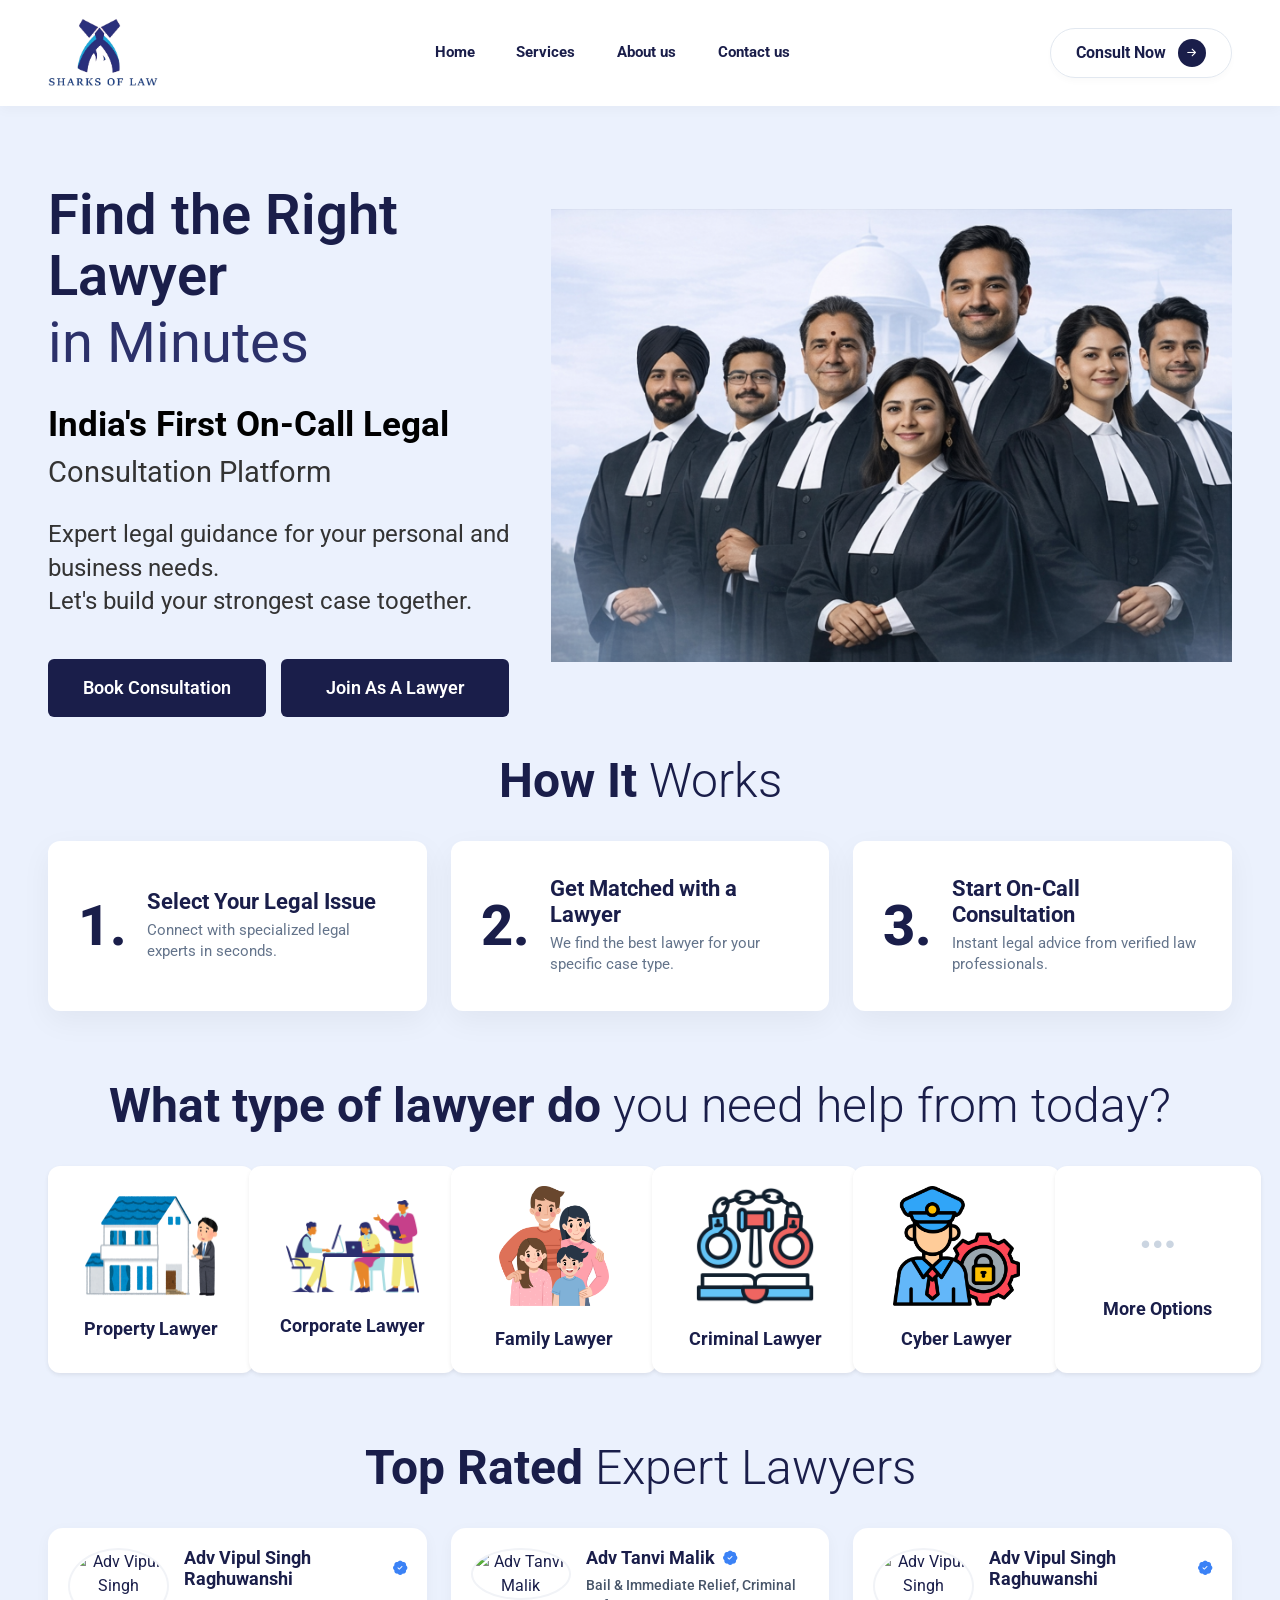
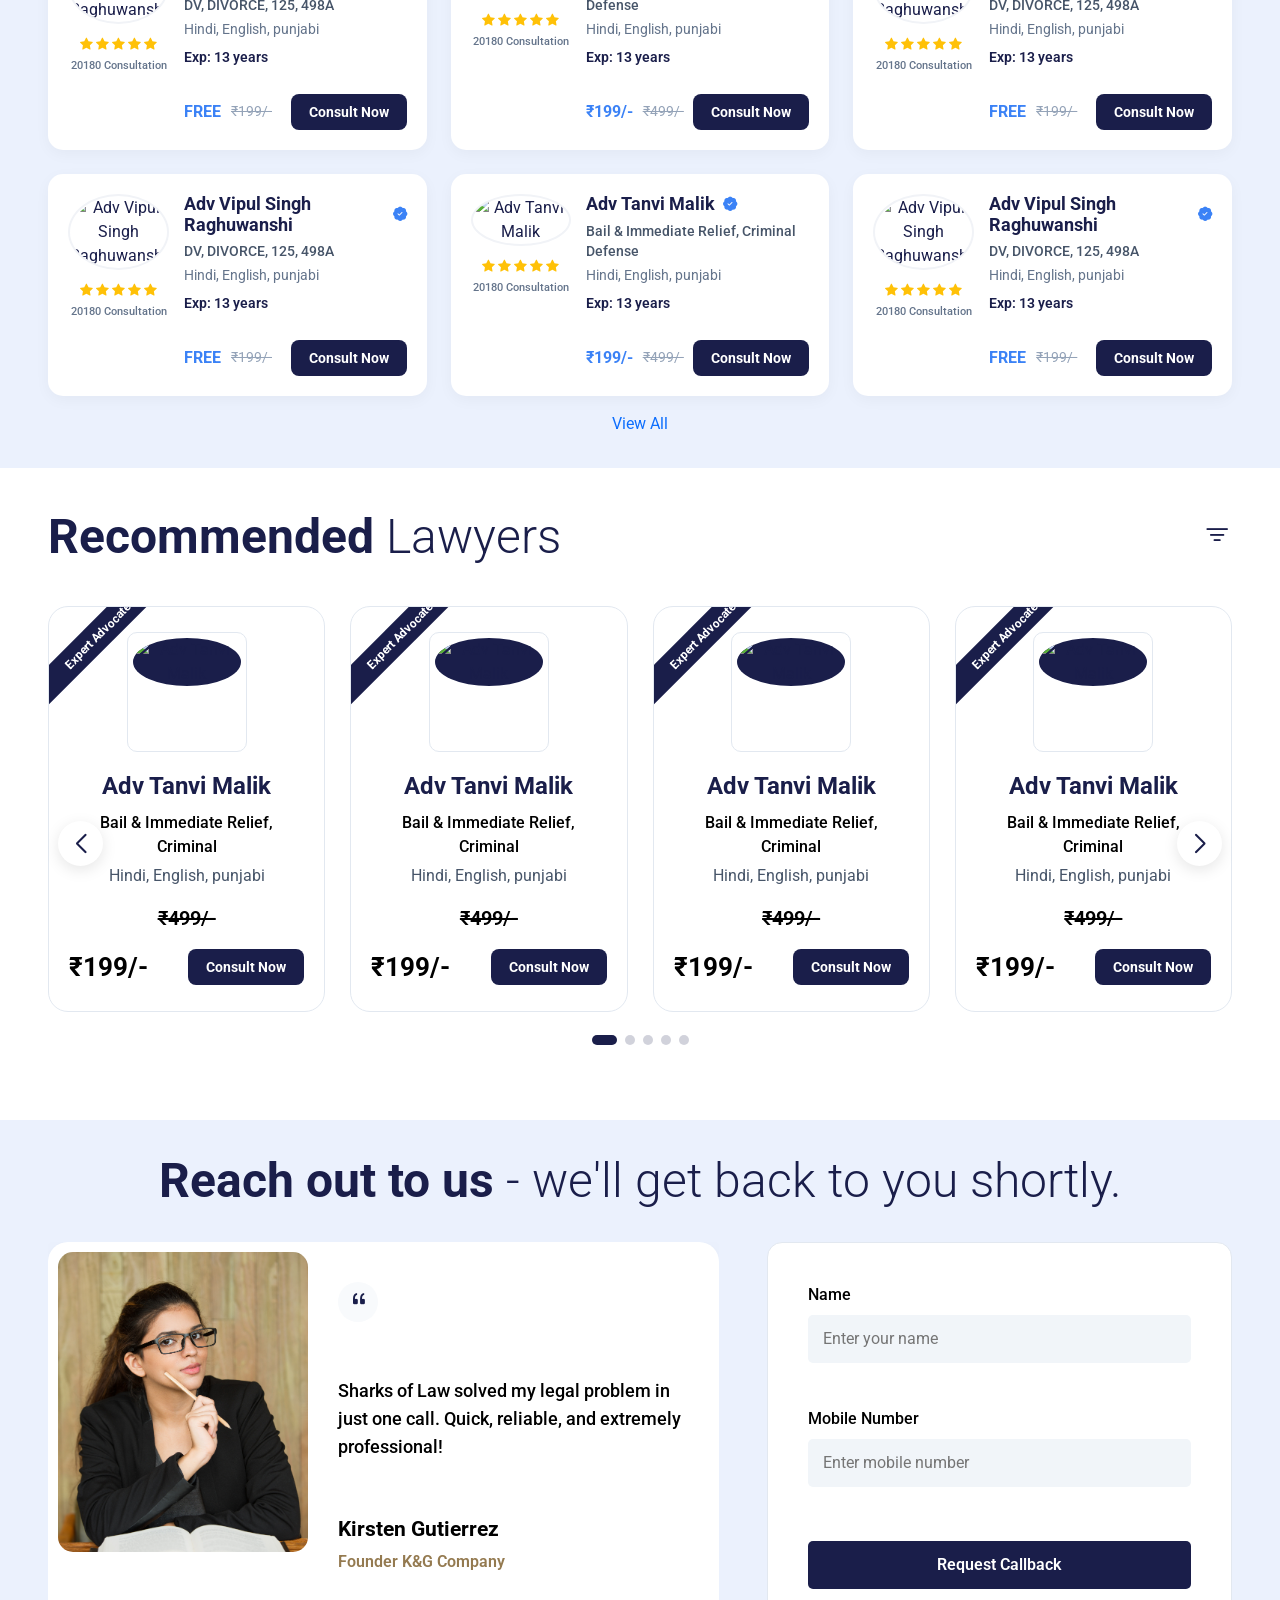
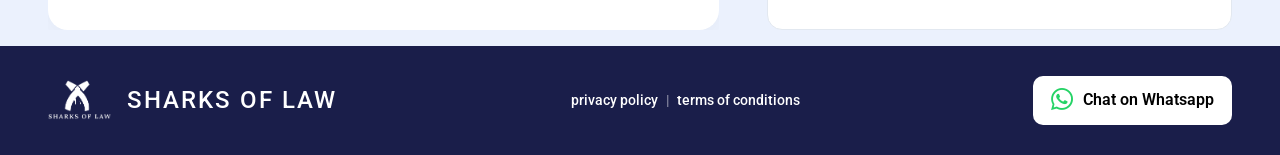
==== home/index.html @ 5d90bb5b "new home page design" ====
<!DOCTYPE html>
<html lang="en">

<head>
    <meta charset="UTF-8">
    <meta name="viewport" content="width=device-width, initial-scale=1.0">
    <title>Sharks of Law - Find the Right Lawyer in Minutes</title>

    <!-- Meta tags for SEO -->
    <meta name="description"
        content="India's First On-Call Legal Consultation Platform. Find the Right Lawyer in Minutes. Expert legal guidance for your personal and business needs.">
    <meta name="keywords" content="lawyer, legal consultation, legal advice, india lawyers, sharks of law">
    <meta name="robots" content="index, follow">

    <!-- Bootstrap 5 -->
    <link href="https://cdn.jsdelivr.net/npm/bootstrap@5.3.3/dist/css/bootstrap.min.css" rel="stylesheet" />
    <!-- Bootstrap Icons -->
    <link rel="stylesheet" href="https://cdn.jsdelivr.net/npm/bootstrap-icons@1.11.3/font/bootstrap-icons.min.css">
    <!-- Google Fonts -->
    <link
        href="https://fonts.googleapis.com/css2?family=DM+Sans:wght@400;500;700&family=Playfair+Display:ital,wght@0,400;0,700;0,800;0,900;1,700&family=Poppins:wght@300;400;500;600;700;800&family=Roboto:wght@300;400;500;700;900&display=swap"
        rel="stylesheet" />

    <!-- Custom CSS -->
    <link rel="stylesheet" href="style.css">

    <!-- Swiper CSS -->
    <link rel="stylesheet" href="https://cdn.jsdelivr.net/npm/swiper@11/swiper-bundle.min.css" />
</head>

<body>

    <!-- Header Section -->
    <header>
        <nav class="navbar navbar-expand-lg sticky-top">
            <div class="container-fluid px-5">
                <!-- Logo -->
                <a class="navbar-brand" href="#">
                    <img src="img/logo.png" alt="Sharks of Law Logo" id="sol-home-main-logo">
                </a>

                <!-- Mobile Toggler -->
                <button class="navbar-toggler border-0 shadow-none" type="button" data-bs-toggle="offcanvas"
                    data-bs-target="#offcanvasNavbar" aria-controls="offcanvasNavbar" aria-label="Toggle navigation">
                    <span class="navbar-toggler-icon"></span>
                </button>

                <!-- Desktop Menu -->
                <div class="collapse navbar-collapse justify-content-center" id="sol-navbarNav">
                    <ul class="navbar-nav mb-2 mb-lg-0">
                        <li class="nav-item">
                            <a class="nav-link active" aria-current="page" href="#">Home</a>
                        </li>
                        <li class="nav-item">
                            <a class="nav-link" href="#">Services</a>
                        </li>
                        <li class="nav-item">
                            <a class="nav-link" href="#">About us</a>
                        </li>
                        <li class="nav-item">
                            <a class="nav-link" href="#">Contact us</a>
                        </li>
                    </ul>
                </div>

                <!-- Right Action Button -->
                <div class="d-none d-lg-block">
                    <button class="btn sol-home-consult-btn" id="sol-home-header-cta">
                        Consult Now <i class="bi bi-arrow-right-short"></i>
                    </button>
                </div>
            </div>
        </nav>

        <!-- Offcanvas for Mobile Menus -->
        <div class="offcanvas offcanvas-start" tabindex="-1" id="offcanvasNavbar"
            aria-labelledby="offcanvasNavbarLabel">
            <div class="offcanvas-header">
                <h5 class="offcanvas-title" id="offcanvasNavbarLabel">
                    <img src="img/logo.png" alt="Logo" style="height: 40px; filter: brightness(0) invert(1);">
                </h5>
                <button type="button" class="btn-close" data-bs-dismiss="offcanvas" aria-label="Close"></button>
            </div>
            <div class="offcanvas-body">
                <ul class="navbar-nav justify-content-end flex-grow-1 pe-3">
                    <li class="nav-item">
                        <a class="nav-link active" aria-current="page" href="#">Home</a>
                    </li>
                    <li class="nav-item">
                        <a class="nav-link" href="#">Services</a>
                    </li>
                    <li class="nav-item">
                        <a class="nav-link" href="#">About us</a>
                    </li>
                    <li class="nav-item">
                        <a class="nav-link" href="#">Contact us</a>
                    </li>
                    <li class="nav-item mt-4 pe-2">
                        <button class="btn btn-outline-light w-100 rounded-pill">
                            Consult Now
                        </button>
                    </li>
                </ul>
            </div>
        </div>
    </header>

    <!-- Hero Section -->
    <main>
        <section class="sol-home-hero-section">
            <div class="container-fluid px-5">
                <div class="row align-items-center">
                    <!-- Hero Content -->
                    <div class="col-lg-5 col-md-6 col-sm-6 order-2 order-lg-1 sol-home-hero-content">
                        <h1 class="sol-home-hero-title">
                            Find the Right Lawyer <br>
                            <span>in Minutes</span>
                        </h1>
                        <div class="sol-home-hero-highlight">
                            India's First On-Call Legal
                        </div>
                        <div class="sol-home-platform-text">Consultation Platform</div>

                        <p class="sol-home-hero-subtitle">
                            Expert legal guidance for your personal and business needs. <br class="d-none d-lg-block">
                            Let's build your strongest case together.
                        </p>

                        <div class="sol-home-hero-buttons">
                            <button class="btn sol-home-btn-primary" id="sol-home-book-consult-btn">
                                Book Consultation
                            </button>
                            <button class="btn sol-home-btn-outline" id="sol-home-join-lawyer-btn">
                                Join As A Lawyer
                            </button>
                        </div>
                    </div>

                    <!-- Hero Image -->
                    <div class="col-lg-7 col-md-6 col-sm-6 order-1 order-lg-2 mb-4 mb-lg-0">
                        <div class="sol-home-hero-image-wrapper">
                            <img src="img/lawyers.png" alt="Expert Lawyers" class="sol-home-hero-image"
                                id="sol-home-hero-img">
                        </div>
                    </div>
                </div>
            </div>
        </section>

        <!-- How It Works Section -->
        <section class="sol-home-how-it-works-section">
            <div class="container-fluid px-5 py-3">
                <h2 class="sol-home-section-title text-center"><span class="sol-home-text-bold">How It</span> Works</h2>

                <div class="row g-4 justify-content-center">
                    <!-- Step 1 -->
                    <div class="col-lg-4 col-md-6">
                        <div class="sol-home-work-card">
                            <div class="sol-home-work-card-number">1.</div>
                            <div class="sol-home-work-card-content">
                                <h3 class="sol-home-work-card-title">Select Your Legal Issue</h3>
                                <p class="sol-home-work-card-text">Connect with specialized legal experts in seconds.
                                </p>
                            </div>
                        </div>
                    </div>

                    <!-- Step 2 -->
                    <div class="col-lg-4 col-md-6">
                        <div class="sol-home-work-card">
                            <div class="sol-home-work-card-number">2.</div>
                            <div class="sol-home-work-card-content">
                                <h3 class="sol-home-work-card-title">Get Matched with a Lawyer</h3>
                                <p class="sol-home-work-card-text">We find the best lawyer for your specific case type.
                                </p>
                            </div>
                        </div>
                    </div>

                    <!-- Step 3 -->
                    <div class="col-lg-4 col-md-6">
                        <div class="sol-home-work-card">
                            <div class="sol-home-work-card-number">3.</div>
                            <div class="sol-home-work-card-content">
                                <h3 class="sol-home-work-card-title">Start On-Call Consultation</h3>
                                <p class="sol-home-work-card-text">Instant legal advice from verified law professionals.
                                </p>
                            </div>
                        </div>
                    </div>
                </div>
            </div>
        </section>

        <!-- Services Section -->
        <section class="sol-home-services-section">
            <div class="container-fluid px-5">
                <h2 class="sol-home-section-title text-center"><span class="sol-home-text-bold">What type of lawyer
                        do</span> you need help from today?</h2>

                <div class="row g-4 justify-content-center">
                    <!-- Property Lawyer -->
                    <div class="col-lg-2 col-md-4 col-6">
                        <div class="sol-home-service-card shadow-sm">
                            <img src="img/services/Property-Lawyer.png" alt="Property Lawyer"
                                class="sol-home-service-card-img">
                            <p class="sol-home-service-card-title">Property Lawyer</p>
                        </div>
                    </div>

                    <!-- Corporate Lawyer -->
                    <div class="col-lg-2 col-md-4 col-6">
                        <div class="sol-home-service-card shadow-sm">
                            <img src="img/services/Corporate-Lawyer.png" alt="Corporate Lawyer"
                                class="sol-home-service-card-img">
                            <p class="sol-home-service-card-title">Corporate Lawyer</p>
                        </div>
                    </div>

                    <!-- Family Lawyer -->
                    <div class="col-lg-2 col-md-4 col-6">
                        <div class="sol-home-service-card shadow-sm">
                            <img src="img/services/Family-Lawyer.png" alt="Family Lawyer"
                                class="sol-home-service-card-img">
                            <p class="sol-home-service-card-title">Family Lawyer</p>
                        </div>
                    </div>

                    <!-- Criminal Lawyer -->
                    <div class="col-lg-2 col-md-4 col-6">
                        <div class="sol-home-service-card shadow-sm">
                            <img src="img/services/Criminal-Lawyer.png" alt="Criminal Lawyer"
                                class="sol-home-service-card-img">
                            <p class="sol-home-service-card-title">Criminal Lawyer</p>
                        </div>
                    </div>

                    <!-- Cyber Lawyer -->
                    <div class="col-lg-2 col-md-4 col-6">
                        <div class="sol-home-service-card shadow-sm">
                            <img src="img/services/Cyber-Lawyer.png" alt="Cyber Lawyer"
                                class="sol-home-service-card-img">
                            <p class="sol-home-service-card-title">Cyber Lawyer</p>
                        </div>
                    </div>

                    <!-- More Options -->
                    <div class="col-lg-2 col-md-4 col-6">
                        <div class="sol-home-service-card shadow-sm">
                            <div class="sol-home-more-options-icon">
                                <i class="bi bi-three-dots"></i>
                            </div>
                            <p class="sol-home-service-card-title">More Options</p>
                        </div>
                    </div>
                </div>
            </div>
        </section>

        <!-- Experts Section -->
        <section class="sol-home-experts-section">
            <div class="container-fluid px-5 py-3">
                <h2 class="sol-home-section-title text-center"><span class="sol-home-text-bold">Top Rated</span> Expert
                    Lawyers</h2>

                <div class="row g-4">
                    <!-- Lawyer Card 1 -->
                    <div class="col-lg-4 col-md-6">
                        <div class="sol-home-expert-card">
                            <div class="sol-home-expert-left">
                                <img src="img/lawyer1.png" alt="Adv Vipul Singh Raghuwanshi"
                                    class="sol-home-expert-img">
                                <div class="sol-home-expert-rating">
                                    <i class="bi bi-star-fill"></i>
                                    <i class="bi bi-star-fill"></i>
                                    <i class="bi bi-star-fill"></i>
                                    <i class="bi bi-star-fill"></i>
                                    <i class="bi bi-star-fill"></i>
                                </div>
                                <div class="sol-home-expert-consults">20180 Consultation</div>
                            </div>
                            <div class="sol-home-expert-right">
                                <div class="sol-home-expert-header">
                                    <h3 class="sol-home-expert-name">Adv Vipul Singh Raghuwanshi</h3>
                                    <i class="bi bi-patch-check-fill sol-home-expert-verified"></i>
                                </div>
                                <p class="sol-home-expert-specialization">DV, DIVORCE, 125, 498A</p>
                                <p class="sol-home-expert-languages">Hindi, English, punjabi</p>
                                <p class="sol-home-expert-exp">Exp: 13 years</p>
                                <div class="sol-home-expert-footer">
                                    <div class="sol-home-expert-pricing">
                                        <span class="sol-home-price-free">FREE</span>
                                        <span class="sol-home-price-old">₹199/-</span>
                                    </div>
                                    <button class="sol-home-consult-now-btn">Consult Now</button>
                                </div>
                            </div>
                        </div>
                    </div>

                    <!-- Lawyer Card 2 -->
                    <div class="col-lg-4 col-md-6">
                        <div class="sol-home-expert-card">
                            <div class="sol-home-expert-left">
                                <img src="img/lawyer2.png" alt="Adv Tanvi Malik" class="sol-home-expert-img">
                                <div class="sol-home-expert-rating">
                                    <i class="bi bi-star-fill"></i>
                                    <i class="bi bi-star-fill"></i>
                                    <i class="bi bi-star-fill"></i>
                                    <i class="bi bi-star-fill"></i>
                                    <i class="bi bi-star-fill"></i>
                                </div>
                                <div class="sol-home-expert-consults">20180 Consultation</div>
                            </div>
                            <div class="sol-home-expert-right">
                                <div class="sol-home-expert-header">
                                    <h3 class="sol-home-expert-name">Adv Tanvi Malik</h3>
                                    <i class="bi bi-patch-check-fill sol-home-expert-verified"></i>
                                </div>
                                <p class="sol-home-expert-specialization">Bail & Immediate Relief, Criminal Defense</p>
                                <p class="sol-home-expert-languages">Hindi, English, punjabi</p>
                                <p class="sol-home-expert-exp">Exp: 13 years</p>
                                <div class="sol-home-expert-footer">
                                    <div class="sol-home-expert-pricing">
                                        <span class="sol-home-price-free">₹199/-</span>
                                        <span class="sol-home-price-old">₹499/-</span>
                                    </div>
                                    <button class="sol-home-consult-now-btn">Consult Now</button>
                                </div>
                            </div>
                        </div>
                    </div>

                    <!-- Lawyer Card 3 -->
                    <div class="col-lg-4 col-md-6">
                        <div class="sol-home-expert-card">
                            <div class="sol-home-expert-left">
                                <img src="img/lawyer1.png" alt="Adv Vipul Singh Raghuwanshi"
                                    class="sol-home-expert-img">
                                <div class="sol-home-expert-rating">
                                    <i class="bi bi-star-fill"></i>
                                    <i class="bi bi-star-fill"></i>
                                    <i class="bi bi-star-fill"></i>
                                    <i class="bi bi-star-fill"></i>
                                    <i class="bi bi-star-fill"></i>
                                </div>
                                <div class="sol-home-expert-consults">20180 Consultation</div>
                            </div>
                            <div class="sol-home-expert-right">
                                <div class="sol-home-expert-header">
                                    <h3 class="sol-home-expert-name">Adv Vipul Singh Raghuwanshi</h3>
                                    <i class="bi bi-patch-check-fill sol-home-expert-verified"></i>
                                </div>
                                <p class="sol-home-expert-specialization">DV, DIVORCE, 125, 498A</p>
                                <p class="sol-home-expert-languages">Hindi, English, punjabi</p>
                                <p class="sol-home-expert-exp">Exp: 13 years</p>
                                <div class="sol-home-expert-footer">
                                    <div class="sol-home-expert-pricing">
                                        <span class="sol-home-price-free">FREE</span>
                                        <span class="sol-home-price-old">₹199/-</span>
                                    </div>
                                    <button class="sol-home-consult-now-btn">Consult Now</button>
                                </div>
                            </div>
                        </div>
                    </div>

                    <!-- Lawyer Card 4 -->
                    <div class="col-lg-4 col-md-6">
                        <div class="sol-home-expert-card">
                            <div class="sol-home-expert-left">
                                <img src="img/lawyer1.png" alt="Adv Vipul Singh Raghuwanshi"
                                    class="sol-home-expert-img">
                                <div class="sol-home-expert-rating">
                                    <i class="bi bi-star-fill"></i>
                                    <i class="bi bi-star-fill"></i>
                                    <i class="bi bi-star-fill"></i>
                                    <i class="bi bi-star-fill"></i>
                                    <i class="bi bi-star-fill"></i>
                                </div>
                                <div class="sol-home-expert-consults">20180 Consultation</div>
                            </div>
                            <div class="sol-home-expert-right">
                                <div class="sol-home-expert-header">
                                    <h3 class="sol-home-expert-name">Adv Vipul Singh Raghuwanshi</h3>
                                    <i class="bi bi-patch-check-fill sol-home-expert-verified"></i>
                                </div>
                                <p class="sol-home-expert-specialization">DV, DIVORCE, 125, 498A</p>
                                <p class="sol-home-expert-languages">Hindi, English, punjabi</p>
                                <p class="sol-home-expert-exp">Exp: 13 years</p>
                                <div class="sol-home-expert-footer">
                                    <div class="sol-home-expert-pricing">
                                        <span class="sol-home-price-free">FREE</span>
                                        <span class="sol-home-price-old">₹199/-</span>
                                    </div>
                                    <button class="sol-home-consult-now-btn">Consult Now</button>
                                </div>
                            </div>
                        </div>
                    </div>

                    <!-- Lawyer Card 5 -->
                    <div class="col-lg-4 col-md-6">
                        <div class="sol-home-expert-card">
                            <div class="sol-home-expert-left">
                                <img src="img/lawyer2.png" alt="Adv Tanvi Malik" class="sol-home-expert-img">
                                <div class="sol-home-expert-rating">
                                    <i class="bi bi-star-fill"></i>
                                    <i class="bi bi-star-fill"></i>
                                    <i class="bi bi-star-fill"></i>
                                    <i class="bi bi-star-fill"></i>
                                    <i class="bi bi-star-fill"></i>
                                </div>
                                <div class="sol-home-expert-consults">20180 Consultation</div>
                            </div>
                            <div class="sol-home-expert-right">
                                <div class="sol-home-expert-header">
                                    <h3 class="sol-home-expert-name">Adv Tanvi Malik</h3>
                                    <i class="bi bi-patch-check-fill sol-home-expert-verified"></i>
                                </div>
                                <p class="sol-home-expert-specialization">Bail & Immediate Relief, Criminal Defense</p>
                                <p class="sol-home-expert-languages">Hindi, English, punjabi</p>
                                <p class="sol-home-expert-exp">Exp: 13 years</p>
                                <div class="sol-home-expert-footer">
                                    <div class="sol-home-expert-pricing">
                                        <span class="sol-home-price-free">₹199/-</span>
                                        <span class="sol-home-price-old">₹499/-</span>
                                    </div>
                                    <button class="sol-home-consult-now-btn">Consult Now</button>
                                </div>
                            </div>
                        </div>
                    </div>

                    <!-- Lawyer Card 6 -->
                    <div class="col-lg-4 col-md-6">
                        <div class="sol-home-expert-card">
                            <div class="sol-home-expert-left">
                                <img src="img/lawyer1.png" alt="Adv Vipul Singh Raghuwanshi"
                                    class="sol-home-expert-img">
                                <div class="sol-home-expert-rating">
                                    <i class="bi bi-star-fill"></i>
                                    <i class="bi bi-star-fill"></i>
                                    <i class="bi bi-star-fill"></i>
                                    <i class="bi bi-star-fill"></i>
                                    <i class="bi bi-star-fill"></i>
                                </div>
                                <div class="sol-home-expert-consults">20180 Consultation</div>
                            </div>
                            <div class="sol-home-expert-right">
                                <div class="sol-home-expert-header">
                                    <h3 class="sol-home-expert-name">Adv Vipul Singh Raghuwanshi</h3>
                                    <i class="bi bi-patch-check-fill sol-home-expert-verified"></i>
                                </div>
                                <p class="sol-home-expert-specialization">DV, DIVORCE, 125, 498A</p>
                                <p class="sol-home-expert-languages">Hindi, English, punjabi</p>
                                <p class="sol-home-expert-exp">Exp: 13 years</p>
                                <div class="sol-home-expert-footer">
                                    <div class="sol-home-expert-pricing">
                                        <span class="sol-home-price-free">FREE</span>
                                        <span class="sol-home-price-old">₹199/-</span>
                                    </div>
                                    <button class="sol-home-consult-now-btn">Consult Now</button>
                                </div>
                            </div>
                        </div>
                    </div>
                </div>

                <!-- View All Link -->
                <div class="text-center py-3">
                    <a href="#" class="sol-home-view-all-link text-decoration-none">View All</a>
                </div>
            </div>
        </section>

        <!-- Recommended Lawyers Section -->
        <section class="sol-home-recommended-section">
            <div class="container-fluid px-5">
                <div class="sol-home-rec-header">
                    <h2 class="sol-home-section-title mb-0"><span class="sol-home-text-bold">Recommended</span> Lawyers
                    </h2>
                    <div class="sol-home-filter-icon">
                        <i class="bi bi-filter"></i>
                    </div>
                </div>

                <div class="swiper sol-home-recommended-swiper">
                    <div class="swiper-wrapper">
                        <!-- Recommended Slide 1 -->
                        <div class="swiper-slide">
                            <div class="sol-home-rec-card">
                                <div class="sol-home-rec-badge">Expert Advocate</div>
                                <div class="sol-home-rec-img-wrapper">
                                    <img src="img/lawyer3.png" alt="Adv Tanvi Malik" class="sol-home-rec-img">
                                </div>
                                <h3 class="sol-home-rec-name">Adv Tanvi Malik</h3>
                                <p class="sol-home-rec-specialization">Bail & Immediate Relief, Criminal</p>
                                <p class="sol-home-rec-languages">Hindi, English, punjabi</p>
                                <div class="sol-home-rec-old-price">₹499/-</div>
                                <div class="sol-home-rec-footer">
                                    <span class="sol-home-rec-new-price">₹199/-</span>
                                    <button class="sol-home-consult-now-btn">Consult Now</button>
                                </div>
                            </div>
                        </div>

                        <!-- Recommended Slide 2 -->
                        <div class="swiper-slide">
                            <div class="sol-home-rec-card">
                                <div class="sol-home-rec-badge">Expert Advocate</div>
                                <div class="sol-home-rec-img-wrapper">
                                    <img src="img/lawyer3.png" alt="Adv Tanvi Malik" class="sol-home-rec-img">
                                </div>
                                <h3 class="sol-home-rec-name">Adv Tanvi Malik</h3>
                                <p class="sol-home-rec-specialization">Bail & Immediate Relief, Criminal</p>
                                <p class="sol-home-rec-languages">Hindi, English, punjabi</p>
                                <div class="sol-home-rec-old-price">₹499/-</div>
                                <div class="sol-home-rec-footer">
                                    <span class="sol-home-rec-new-price">₹199/-</span>
                                    <button class="sol-home-consult-now-btn">Consult Now</button>
                                </div>
                            </div>
                        </div>

                        <!-- Recommended Slide 3 -->
                        <div class="swiper-slide">
                            <div class="sol-home-rec-card">
                                <div class="sol-home-rec-badge">Expert Advocate</div>
                                <div class="sol-home-rec-img-wrapper">
                                    <img src="img/lawyer3.png" alt="Adv Tanvi Malik" class="sol-home-rec-img">
                                </div>
                                <h3 class="sol-home-rec-name">Adv Tanvi Malik</h3>
                                <p class="sol-home-rec-specialization">Bail & Immediate Relief, Criminal</p>
                                <p class="sol-home-rec-languages">Hindi, English, punjabi</p>
                                <div class="sol-home-rec-old-price">₹499/-</div>
                                <div class="sol-home-rec-footer">
                                    <span class="sol-home-rec-new-price">₹199/-</span>
                                    <button class="sol-home-consult-now-btn">Consult Now</button>
                                </div>
                            </div>
                        </div>

                        <!-- Recommended Slide 4 -->
                        <div class="swiper-slide">
                            <div class="sol-home-rec-card">
                                <div class="sol-home-rec-badge">Expert Advocate</div>
                                <div class="sol-home-rec-img-wrapper">
                                    <img src="img/lawyer3.png" alt="Adv Tanvi Malik" class="sol-home-rec-img">
                                </div>
                                <h3 class="sol-home-rec-name">Adv Tanvi Malik</h3>
                                <p class="sol-home-rec-specialization">Bail & Immediate Relief, Criminal</p>
                                <p class="sol-home-rec-languages">Hindi, English, punjabi</p>
                                <div class="sol-home-rec-old-price">₹499/-</div>
                                <div class="sol-home-rec-footer">
                                    <span class="sol-home-rec-new-price">₹199/-</span>
                                    <button class="sol-home-consult-now-btn">Consult Now</button>
                                </div>
                            </div>
                        </div>

                        <!-- Recommended Slide 5 -->
                        <div class="swiper-slide">
                            <div class="sol-home-rec-card">
                                <div class="sol-home-rec-badge">Expert Advocate</div>
                                <div class="sol-home-rec-img-wrapper">
                                    <img src="img/lawyer3.png" alt="Adv Tanvi Malik" class="sol-home-rec-img">
                                </div>
                                <h3 class="sol-home-rec-name">Adv Tanvi Malik</h3>
                                <p class="sol-home-rec-specialization">Bail & Immediate Relief, Criminal</p>
                                <p class="sol-home-rec-languages">Hindi, English, punjabi</p>
                                <div class="sol-home-rec-old-price">₹499/-</div>
                                <div class="sol-home-rec-footer">
                                    <span class="sol-home-rec-new-price">₹199/-</span>
                                    <button class="sol-home-consult-now-btn">Consult Now</button>
                                </div>
                            </div>
                        </div>
                    </div>
                    <!-- Swiper Pagination -->
                    <div class="swiper-pagination mt-4 position-relative"></div>
                    <!-- Swiper Navigation -->
                    <div class="swiper-button-next sol-rec-swiper-button"></div>
                    <div class="swiper-button-prev sol-rec-swiper-button"></div>
                </div>
            </div>
        </section>

        <!-- Contact & Testimonials Section -->
        <section class="sol-home-contact-section pt-3">
            <div class="container-fluid px-5 py-3">
                <div class="text-center">
                    <h2 class="sol-home-section-title"><span class="sol-home-text-bold">Reach out to us</span> - we'll
                        get back to you shortly.</h2>
                </div>

                <div class="row g-5 align-items-stretch">
                    <!-- Left: Testimonials Slideshow -->
                    <div class="col-lg-7">
                        <div id="solHomeTestimonialCarousel" class="carousel slide h-100" data-bs-ride="carousel">
                            <div class="carousel-inner h-100">
                                <!-- Slide 1 -->
                                <div class="carousel-item active h-100">
                                    <div class="sol-home-testimonial-card">
                                        <img src="img/testimonial.jpg" alt="Kirsten Gutierrez"
                                            class="sol-home-testimonial-img">
                                        <div class="sol-home-testimonial-content">
                                            <div class="sol-home-quote-icon">
                                                <i class="bi bi-quote"></i>
                                            </div>
                                            <p class="sol-home-testimonial-text">
                                                Sharks of Law solved my legal problem in just one call. Quick, reliable,
                                                and extremely professional!
                                            </p>
                                            <div>
                                                <h4 class="sol-home-testimonial-author">Kirsten Gutierrez</h4>
                                                <p class="sol-home-testimonial-role">Founder K&G Company</p>
                                            </div>
                                        </div>
                                    </div>
                                </div>
                                <!-- Slide 2 -->
                                <div class="carousel-item h-100">
                                    <div class="sol-home-testimonial-card">
                                        <img src="img/testimonial.jpg" alt="Testimonial"
                                            class="sol-home-testimonial-img" style="filter: hue-rotate(45deg);">
                                        <div class="sol-home-testimonial-content">
                                            <div class="sol-home-quote-icon">
                                                <i class="bi bi-quote"></i>
                                            </div>
                                            <p class="sol-home-testimonial-text">
                                                The legal advice I received was top-notch and very easy to understand.
                                                Highly recommend their services!
                                            </p>
                                            <div>
                                                <h4 class="sol-home-testimonial-author">John Doe</h4>
                                                <p class="sol-home-testimonial-role">CEO Tech Innovations</p>
                                            </div>
                                        </div>
                                    </div>
                                </div>
                            </div>

                            <!-- Carousel Controls (Hidden but functional for auto-slide) -->
                            <button class="carousel-control-prev d-none" type="button"
                                data-bs-target="#solHomeTestimonialCarousel" data-bs-slide="prev">
                                <span class="carousel-control-prev-icon" aria-hidden="true"></span>
                            </button>
                            <button class="carousel-control-next d-none" type="button"
                                data-bs-target="#solHomeTestimonialCarousel" data-bs-slide="next">
                                <span class="carousel-control-next-icon" aria-hidden="true"></span>
                            </button>
                        </div>
                    </div>

                    <!-- Right: Inquiry Form -->
                    <div class="col-lg-5">
                        <div class="sol-home-inquiry-box">
                            <form action="#" class="sol-home-inquiry-form">
                                <div class="mb-4">
                                    <label for="sol-name">Name</label>
                                    <input type="text" id="sol-name" class="sol-home-form-control"
                                        placeholder="Enter your name">
                                </div>
                                <div class="mb-4">
                                    <label for="sol-mobile">Mobile Number</label>
                                    <input type="tel" id="sol-mobile" class="sol-home-form-control"
                                        placeholder="Enter mobile number">
                                </div>
                                <button type="submit" class="btn sol-home-inquiry-btn">Request Callback</button>
                            </form>
                        </div>
                    </div>
                </div>
            </div>
        </section>
    </main>

    <!-- Mobile WhatsApp CTA Bar (d-lg-none) -->
    <div class="sol-home-whatsapp-section py-4 text-center d-lg-none"
        style="background-color: var(--sol-home-bg-light);">
        <div class="container-fluid">
            <a href="https://wa.me/yourlink" class="sol-home-whatsapp-btn d-inline-flex mx-auto" target="_blank">
                <i class="bi bi-whatsapp"></i> Chat on Whatsapp
            </a>
        </div>
    </div>

    <!-- Main Footer Section -->
    <footer class="sol-home-footer">
        <div class="container-fluid px-5">
            <div
                class="sol-home-footer-flex-container d-flex flex-column flex-lg-row align-items-center justify-content-lg-between gap-4">
                <!-- Branding (Left on Desktop) -->
                <a href="#" class="sol-home-footer-logo text-decoration-none d-flex align-items-center gap-3">
                    <img src="img/logo.png" alt="Sharks of Law Logo" style="filter: brightness(0) invert(1);">
                    <span class="sol-home-footer-brand-text">SHARKS OF LAW</span>
                </a>

                <!-- Links (Center on Desktop) -->
                <div class="sol-home-footer-links text-center">
                    privacy policy <span class="mx-2 opacity-50">|</span> terms of conditions
                </div>

                <!-- Desktop WhatsApp CTA (d-none d-lg-flex) -->
                <a href="https://wa.me/yourlink" class="sol-home-whatsapp-btn d-none d-lg-flex" target="_blank">
                    <i class="bi bi-whatsapp"></i> Chat on Whatsapp
                </a>
            </div>
        </div>
    </footer>

    <!-- Bootstrap Bundle with Popper -->
    <script src="https://cdn.jsdelivr.net/npm/bootstrap@5.3.3/dist/js/bootstrap.bundle.min.js"></script>

    <!-- Swiper JS -->
    <script src="https://cdn.jsdelivr.net/npm/swiper@11/swiper-bundle.min.js"></script>

    <!-- Slider Initialization -->
    <script>
        const recommendedSwiper = new Swiper('.sol-home-recommended-swiper', {
            slidesPerView: 1,
            spaceBetween: 25,
            loop: true,
            grabCursor: true,
            pagination: {
                el: '.swiper-pagination',
                clickable: true,
            },
            navigation: {
                nextEl: '.sol-home-recommended-swiper .swiper-button-next',
                prevEl: '.sol-home-recommended-swiper .swiper-button-prev',
            },
            breakpoints: {
                576: {
                    slidesPerView: 2,
                },
                992: {
                    slidesPerView: 3,
                },
                1200: {
                    slidesPerView: 4,
                },
            }
        });
    </script>
</body>

</html>
---- home/style.css ----
:root {
    --sol-home-primary: #1a1e4a;
    --sol-home-secondary: #ffffff;
    --sol-home-accent: #2c316a;
    --sol-home-text-dark: #1a1e4a;
    --sol-home-text-muted: #64748b;
    --sol-home-bg-light: #EBF1FD;
    --sol-home-font-dm: 'DM Sans', sans-serif;
    --sol-home-font-playfair: 'Playfair Display', serif;
    --sol-home-font-poppins: 'Poppins', sans-serif;
    --sol-home-font-roboto: 'Roboto', sans-serif;
    --sol-home-transition: all 0.3s ease;
}

body {
    font-family: var(--sol-home-font-roboto);
    color: var(--sol-home-text-dark);
    margin: 0;
    padding: 0;
    overflow-x: hidden;
}

/* Global Container Utility for Mobile */
@media (max-width: 767.98px) {
    .container-fluid.px-5 {
        padding-left: 20px !important;
        padding-right: 20px !important;
    }
}

/* Header Styles */
.navbar {
    padding: 0.8rem 0;
    background-color: var(--sol-home-secondary);
    box-shadow: 0 4px 12px rgba(0, 0, 0, 0.03);
    z-index: 1000;
}

.navbar-brand img {
    height: 70px;
}

.nav-link {
    font-size: 0.95rem;
    font-weight: 700;
    color: var(--sol-home-text-dark) !important;
    margin: 0 0.8rem;
}

.sol-home-consult-btn {
    border: 1px solid #e2e8f0;
    color: var(--sol-home-text-dark);
    padding: 10px 25px;
    font-weight: 700;
    border-radius: 100px;
    display: flex;
    align-items: center;
    gap: 12px;
    box-shadow: 0 4px 6px rgba(0, 0, 0, 0.02);
    transition: var(--sol-home-transition);
}

.sol-home-consult-btn i {
    width: 28px;
    height: 28px;
    background-color: var(--sol-home-primary);
    color: #fff;
    border-radius: 50%;
    display: flex;
    align-items: center;
    justify-content: center;
    font-size: 1.1rem;
}

.sol-home-consult-btn:hover {
    background-color: var(--sol-home-primary);
    color: #fff;
    border-color: var(--sol-home-primary);
}

.sol-home-consult-btn:hover i {
    background-color: #fff;
    color: var(--sol-home-primary);
}

/* Hero Section Styles */
.sol-home-hero-section {
    background-color: var(--sol-home-bg-light);
    padding: 60px 0 0 0;
    min-height: 70vh;
    display: flex;
    align-items: center;
}

/* .sol-home-hero-content {
    margin-bottom: 50px;
} */

.sol-home-hero-title {
    font-family: var(--sol-home-font-roboto);
    font-weight: 600;
    font-size: 3.5rem;
    color: var(--sol-home-primary);
    line-height: 1.1;
    margin-bottom: 1.5rem;
}

@media (max-width: 767.98px) {
    .sol-home-hero-title {
        font-size: 1.8rem;
    }

    .sol-home-hero-highlight {
        font-size: 1.3rem;
    }

    .sol-home-platform-text {
        font-size: 1.2rem;
        margin-bottom: 1rem;
    }

    .sol-home-hero-subtitle {
        font-size: 0.95rem;
        margin-bottom: 1.5rem;
    }

    .sol-home-btn-primary,
    .sol-home-btn-outline {
        padding: 10px 15px;
        font-size: 0.9rem;
    }

    .sol-home-hero-section {
        padding-top: 40px;
    }
}

.sol-home-hero-title span {
    color: #2c316a;
    font-weight: 400;
    display: block;
    margin-top: 5px;
}

.sol-home-hero-highlight {
    font-size: 2.2rem;
    font-weight: 700;
    color: #000;
    margin-bottom: 0px;
}

.sol-home-platform-text {
    font-size: 1.8rem;
    font-weight: 400;
    color: #333;
    margin-bottom: 1.5rem;
}

.sol-home-hero-subtitle {
    font-size: 1.5rem;
    color: #333;
    font-weight: 400;
    margin-bottom: 2.5rem;
    max-width: 600px;
    line-height: 1.4;
}

.sol-home-hero-buttons {
    display: flex;
    gap: 15px;
}

.sol-home-btn-primary {
    background-color: var(--sol-home-primary);
    color: #fff;
    padding: 15px 35px;
    border: none;
    border-radius: 6px;
    font-size: 1.15rem;
    font-weight: 600;
    transition: var(--sol-home-transition);
}

.sol-home-btn-outline {
    background-color: var(--sol-home-primary);
    color: #fff;
    padding: 15px 45px;
    border: none;
    border-radius: 6px;
    font-size: 1.15rem;
    font-weight: 600;
    transition: var(--sol-home-transition);
}

.sol-home-btn-primary:hover,
.sol-home-btn-outline:hover {
    background-color: var(--sol-home-accent);
    transform: translateY(-2px);
    box-shadow: 0 10px 20px rgba(26, 30, 74, 0.2);
}

.sol-home-hero-image-wrapper {
    text-align: right;
    margin-top: -30px;
}

.sol-home-hero-image {
    max-width: 100%;
    height: auto;
}

/* Offcanvas Customization */
.offcanvas {
    background-color: var(--sol-home-primary);
    color: #fff;
    width: 280px !important;
}

.offcanvas .nav-link {
    color: #fff !important;
    font-size: 1.1rem;
    padding: 12px 15px;
    border-bottom: 1px solid rgba(255, 255, 255, 0.1);
    margin: 0;
}

.offcanvas-header .btn-close {
    filter: invert(1);
}

@media (max-width: 991.98px) {
    .sol-home-hero-section {
        padding: 40px 0;
    }

    .sol-home-hero-title {
        font-size: 2.2rem;
        text-align: center;
    }

    .sol-home-hero-highlight,
    .sol-home-platform-text {
        text-align: center;
        font-size: 1.6rem;
    }

    .sol-home-hero-subtitle {
        text-align: center;
        margin: 0 auto 2rem;
        font-size: 1.2rem;
    }

    .sol-home-hero-buttons {
        justify-content: center;
        flex-direction: column;
    }

    .sol-home-hero-image-wrapper {
        text-align: center;
    }
}

/* How It Works Section Styles */
.sol-home-how-it-works-section {
    background-color: var(--sol-home-bg-light);
    /* padding: 50px 0; */
}

.sol-home-section-title {
    font-size: 3rem;
    font-weight: 300;
    color: var(--sol-home-primary);
    margin-bottom: 2rem;
}

@media (max-width: 767.98px) {
    .sol-home-section-title {
        font-size: 1.8rem;
        margin-bottom: 30px;
    }
}

.sol-home-text-bold {
    font-weight: 700;
}

.sol-home-work-card {
    background-color: #fff;
    padding: 35px 30px;
    border-radius: 12px;
    display: flex;
    align-items: center;
    height: 100%;
    box-shadow: 0 10px 30px rgba(0, 0, 0, 0.05);
    transition: var(--sol-home-transition);
}

.sol-home-work-card:hover {
    transform: translateY(-5px);
    box-shadow: 0 15px 40px rgba(0, 0, 0, 0.08);
}

.sol-home-work-card-number {
    font-size: 3.5rem;
    font-weight: 800;
    color: var(--sol-home-primary);
    margin-right: 20px;
    line-height: 1;
}

.sol-home-work-card-title {
    font-size: 1.35rem;
    font-weight: 700;
    color: var(--sol-home-primary);
    margin-bottom: 5px;
}

.sol-home-work-card-text {
    font-size: 0.95rem;
    color: #64748b;
    margin-bottom: 0;
    line-height: 1.4;
}

@media (max-width: 767.98px) {
    .sol-home-section-title {
        font-size: 2.2rem;
    }

    .sol-home-work-card {
        padding: 25px;
    }

    .sol-home-work-card-number {
        font-size: 2.8rem;
    }
}

/* Services Section Styles */
.sol-home-services-section {
    background-color: var(--sol-home-bg-light);
    padding: 50px 0;
}

.sol-home-service-card {
    background-color: #fff;
    padding: 20px;
    border-radius: 12px;
    display: flex;
    flex-direction: column;
    align-items: center;
    justify-content: center;
    text-align: center;
    height: 100%;
    aspect-ratio: 1 / 1;
    box-shadow: 0 4px 15px rgba(0, 0, 0, 0.05);
    transition: var(--sol-home-transition);
    cursor: pointer;
    border: none;
}

.sol-home-service-card:hover {
    transform: translateY(-5px);
    box-shadow: 0 10px 25px rgba(0, 0, 0, 0.1);
}

.sol-home-service-card-img {
    width: 80%;
    height: auto;
    max-height: 120px;
    object-fit: contain;
    margin-bottom: 20px;
}

.sol-home-service-card-title {
    font-size: 1.1rem;
    font-weight: 700;
    color: var(--sol-home-primary);
    margin-bottom: 0;
}

.sol-home-more-options-icon {
    font-size: 2.5rem;
    color: #cbd5e1;
    margin-bottom: 20px;
}

@media (max-width: 991.98px) {
    .sol-home-service-card-img {
        max-height: 90px;
    }

    .sol-home-service-card-title {
        font-size: 1rem;
    }
}

@media (max-width: 575.98px) {
    .sol-home-services-section {
        padding: 40px 0;
    }

    .sol-home-service-card {
        padding: 15px;
    }
}

/* Experts Section Styles */
.sol-home-experts-section {
    background-color: var(--sol-home-bg-light);
    /* padding: 60px 0; */
}

.sol-home-expert-card {
    background-color: #fff;
    border-radius: 15px;
    padding: 20px;
    height: 100%;
    box-shadow: 0 4px 15px rgba(0, 0, 0, 0.04);
    display: flex;
    gap: 15px;
    transition: var(--sol-home-transition);
}

.sol-home-expert-card:hover {
    transform: translateY(-5px);
    box-shadow: 0 10px 25px rgba(0, 0, 0, 0.08);
}

.sol-home-expert-left {
    flex: 0 0 100px;
    text-align: center;
}

.sol-home-expert-img {
    width: 80px;
    height: 80px;
    border-radius: 50%;
    object-fit: cover;
    margin-bottom: 10px;
    border: 2px solid #f1f3f7;
}

.sol-home-expert-rating {
    color: #ffc107;
    font-size: 0.8rem;
    margin-bottom: 5px;
}

.sol-home-expert-consults {
    font-size: 0.7rem;
    color: #64748b;
    font-weight: 500;
}

.sol-home-expert-right {
    flex: 1;
}

.sol-home-expert-header {
    display: flex;
    align-items: center;
    gap: 8px;
    margin-bottom: 5px;
}

.sol-home-expert-name {
    font-size: 1.1rem;
    font-weight: 700;
    color: var(--sol-home-primary);
    margin: 0;
}

.sol-home-expert-verified {
    color: #3b82f6;
    font-size: 0.9rem;
}

.sol-home-expert-specialization {
    font-size: 0.85rem;
    color: #475569;
    margin-bottom: 3px;
    font-weight: 500;
}

.sol-home-expert-languages {
    font-size: 0.85rem;
    color: #64748b;
    margin-bottom: 8px;
}

.sol-home-expert-exp {
    font-size: 0.9rem;
    color: var(--sol-home-primary);
    font-weight: 600;
    margin-bottom: 15px;
}

.sol-home-expert-footer {
    display: flex;
    align-items: center;
    justify-content: space-between;
    padding-top: 10px;
}

.sol-home-expert-pricing {
    display: flex;
    align-items: center;
    gap: 10px;
}

.sol-home-price-free {
    color: #3b82f6;
    font-weight: 700;
    font-size: 1rem;
}

.sol-home-price-old {
    text-decoration: line-through;
    color: #94a3b8;
    font-size: 0.9rem;
}

.sol-home-consult-now-btn {
    background-color: var(--sol-home-primary);
    color: #fff;
    border: none;
    padding: 8px 18px;
    border-radius: 8px;
    font-size: 0.85rem;
    font-weight: 700;
    transition: var(--sol-home-transition);
}

.sol-home-consult-now-btn:hover {
    background-color: var(--sol-home-accent);
}

@media (max-width: 575.98px) {
    .sol-home-expert-card {
        padding: 15px;
        gap: 10px;
    }

    .sol-home-expert-left {
        flex: 0 0 70px;
    }

    .sol-home-expert-img {
        width: 60px;
        height: 60px;
    }

    .sol-home-expert-name {
        font-size: 0.9rem;
    }

    .sol-home-expert-specialization,
    .sol-home-expert-languages {
        font-size: 0.75rem;
    }

    .sol-home-consult-now-btn {
        padding: 6px 12px;
        font-size: 0.75rem;
    }
}

/* Swiper Styling for Recommended Section */
.sol-home-recommended-swiper {
    padding-bottom: 20px !important;
    padding-top: 10px;
}

.sol-home-recommended-swiper .swiper-pagination-bullet {
    width: 10px;
    height: 10px;
    background: var(--sol-home-primary);
    opacity: 0.2;
}

.sol-home-recommended-swiper .swiper-pagination-bullet-active {
    opacity: 1;
    width: 25px;
    border-radius: 5px;
    transition: all 0.3s ease;
}

/* Swiper Navigation Custom Styles (Shared or Specific) */
.sol-rec-swiper-button {
    color: var(--sol-home-primary) !important;
    background: #fff;
    width: 45px !important;
    height: 45px !important;
    border-radius: 50%;
    box-shadow: 0 4px 15px rgba(0, 0, 0, 0.1);
    transition: all 0.3s ease;
    z-index: 10;
}

.sol-rec-swiper-button::after {
    font-size: 1.2rem !important;
    font-weight: 800;
}

.sol-rec-swiper-button:hover {
    background: var(--sol-home-primary);
    color: #fff !important;
    transform: scale(1.1);
}

@media (max-width: 991.98px) {
    .sol-rec-swiper-button {
        display: none !important;
    }
}

/* Recommended Lawyers Section Styles */
.sol-home-recommended-section {
    background-color: #fff;
    padding: 40px 0;
}

.sol-home-rec-header {
    display: flex;
    justify-content: space-between;
    align-items: center;
    margin-bottom: 40px;
}

.sol-home-filter-icon {
    font-size: 1.8rem;
    color: var(--sol-home-primary);
    cursor: pointer;
}

.sol-home-rec-card {
    background-color: #fff;
    border: 1px solid #e2e8f0;
    border-radius: 20px;
    padding: 25px 20px;
    position: relative;
    overflow: hidden;
    height: 100%;
    text-align: center;
    transition: var(--sol-home-transition);
}

.sol-home-rec-card:hover {
    box-shadow: 0 10px 30px rgba(0, 0, 0, 0.08);
}

.sol-home-rec-badge {
    position: absolute;
    top: 15px;
    left: -35px;
    background-color: var(--sol-home-primary);
    color: #fff;
    padding: 5px 40px;
    font-size: 0.75rem;
    font-weight: 700;
    transform: rotate(-45deg);
    z-index: 2;
}

.sol-home-rec-img-wrapper {
    width: 120px;
    height: 120px;
    margin: 0 auto 20px;
    border: 1px solid #e2e8f0;
    border-radius: 10px;
    padding: 5px;
    background-color: #fff;
}

.sol-home-rec-img {
    width: 100%;
    height: 100%;
    border-radius: 50%;
    object-fit: cover;
    background-color: var(--sol-home-primary);
}

.sol-home-rec-name {
    font-size: 1.5rem;
    font-weight: 700;
    color: var(--sol-home-primary);
    margin-bottom: 10px;
}

.sol-home-rec-specialization {
    font-size: 1rem;
    color: #000;
    font-weight: 500;
    margin-bottom: 5px;
}

.sol-home-rec-languages {
    font-size: 1rem;
    color: #475569;
    margin-bottom: 15px;
}

.sol-home-rec-old-price {
    text-decoration: line-through;
    font-size: 1.25rem;
    font-weight: 600;
    color: #000;
    margin-bottom: 15px;
}

.sol-home-rec-footer {
    display: flex;
    align-items: center;
    justify-content: space-between;
    margin-top: 10px;
}

.sol-home-rec-new-price {
    font-size: 1.6rem;
    font-weight: 700;
    color: #000;
}

@media (max-width: 767.98px) {
    .sol-home-rec-card {
        padding: 12px 10px;
    }

    .sol-home-rec-img-wrapper {
        width: 70px;
        height: 70px;
        margin: 0 auto 10px;
    }

    .sol-home-rec-name {
        font-size: 0.9rem;
        margin-bottom: 5px;
    }

    .sol-home-rec-specialization,
    .sol-home-rec-languages {
        font-size: 0.75rem;
        margin-bottom: 5px;
    }

    .sol-home-rec-old-price {
        font-size: 0.9rem;
        margin-bottom: 10px;
    }

    .sol-home-rec-new-price {
        font-size: 1.1rem;
    }

    .sol-home-rec-footer .sol-home-consult-now-btn {
        padding: 5px 10px;
        font-size: 0.65rem;
    }

    .sol-home-rec-badge {
        font-size: 0.55rem;
        padding: 3px 25px;
        left: -25px;
    }
}

@media (max-width: 991.98px) {
    .sol-home-rec-name {
        font-size: 1.2rem;
    }

    .sol-home-rec-new-price {
        font-size: 1.4rem;
    }
}

/* Contact Section & Testimonials */
.sol-home-contact-section {
    background-color: var(--sol-home-bg-light);
    /* padding: 80px 0; */
}

.sol-home-contact-title {
    font-size: 2.2rem;
    font-weight: 700;
    color: var(--sol-home-primary);
    margin-bottom: 50px;
}

.sol-home-testimonial-card {
    background-color: #fff;
    border-radius: 20px;
    padding: 10px;
    display: flex;
    align-items: stretch;
    gap: 30px;
    height: 100%;
    box-shadow: 0 4px 20px rgba(0, 0, 0, 0.03);
}

.sol-home-testimonial-img {
    width: 250px;
    height: 300px;
    object-fit: cover;
    border-radius: 15px;
}

.sol-home-testimonial-content {
    flex: 1;
    padding: 30px 20px 30px 0;
    display: flex;
    flex-direction: column;
    justify-content: space-between;
}

.sol-home-quote-icon {
    background-color: #f8fafc;
    width: 40px;
    height: 40px;
    border-radius: 50%;
    display: flex;
    align-items: center;
    justify-content: center;
    margin-bottom: 20px;
    color: var(--sol-home-primary);
    font-size: 1.2rem;
}

.sol-home-testimonial-text {
    font-size: 1.1rem;
    line-height: 1.6;
    color: #000;
    font-weight: 500;
    margin-bottom: 20px;
}

.sol-home-testimonial-author {
    font-size: 1.3rem;
    font-weight: 700;
    color: #000;
    margin-top: auto;
}

.sol-home-testimonial-role {
    font-size: 1rem;
    color: #947a50;
    font-weight: 600;
}

.sol-home-inquiry-box {
    background-color: #fff;
    border: 1px solid #e2e8f0;
    border-radius: 15px;
    padding: 40px;
    height: 100%;
}

.sol-home-inquiry-form label {
    display: block;
    font-weight: 500;
    margin-bottom: 8px;
    color: #000;
}

.sol-home-form-control {
    background-color: #f1f5f9;
    border: none;
    padding: 12px 15px;
    border-radius: 5px;
    width: 100%;
    margin-bottom: 20px;
}

.sol-home-inquiry-btn {
    width: 100%;
    background-color: var(--sol-home-primary);
    color: #fff;
    border: none;
    padding: 12px;
    border-radius: 5px;
    font-weight: 600;
    margin-top: 10px;
    transition: var(--sol-home-transition);
}

.sol-home-inquiry-btn:hover {
    background-color: var(--sol-home-accent);
}

/* Footer Styles */
.sol-home-footer {
    background-color: var(--sol-home-primary);
    padding: 30px 0;
    color: #fff;
}

.sol-home-footer-container {
    display: flex;
    justify-content: space-between;
    align-items: center;
}

.sol-home-footer-logo {
    display: flex;
    align-items: center;
    gap: 15px;
    text-decoration: none;
    color: inherit;
}

.sol-home-footer-logo img {
    height: 40px;
}

.sol-home-footer-brand-text {
    font-size: 1.5rem;
    font-weight: 500;
    letter-spacing: 2px;
}

.sol-home-footer-links {
    font-size: 0.9rem;
    font-weight: 500;
}

.sol-home-footer-links span {
    margin: 0 10px;
    opacity: 0.5;
}

@media (min-width: 992px) {
    .sol-home-footer .text-center {
        display: flex;
        justify-content: space-between;
        align-items: center;
        text-align: left !important;
    }

    .sol-home-footer-logo {
        margin-bottom: 0 !important;
        justify-content: flex-start !important;
    }
}

.sol-home-whatsapp-btn {
    background-color: #fff;
    color: #000;
    padding: 8px 18px;
    border-radius: 10px;
    text-decoration: none;
    font-weight: 600;
    display: flex;
    align-items: center;
    gap: 10px;
    transition: var(--sol-home-transition);
}

.sol-home-whatsapp-btn:hover {
    background-color: #e2e8f0;
}

.sol-home-whatsapp-btn i {
    color: #25d366;
    font-size: 1.4rem;
}

@media (max-width: 767.98px) {
    .sol-home-testimonial-card {
        flex-direction: column;
    }

    .sol-home-testimonial-img {
        width: 100%;
        height: auto;
    }

    .sol-home-footer-container {
        flex-direction: column;
        gap: 20px;
        text-align: center;
    }
}
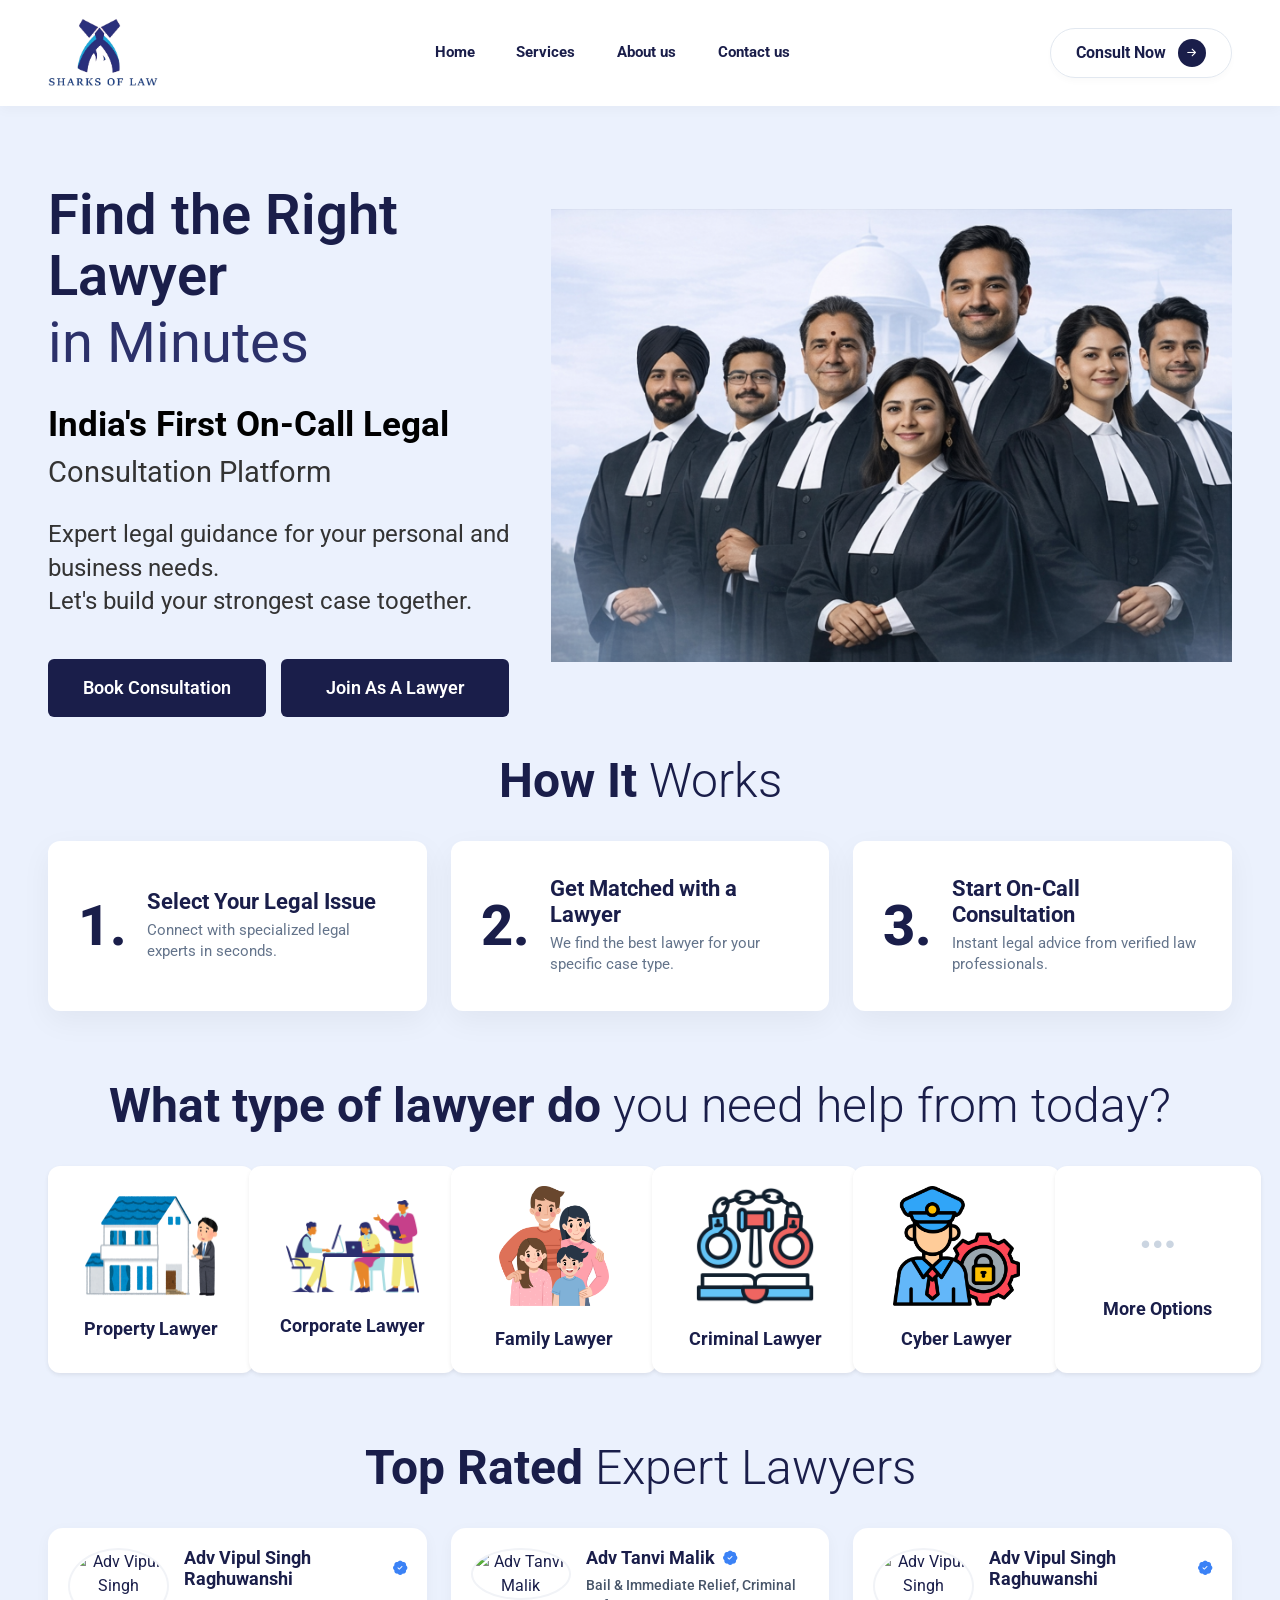
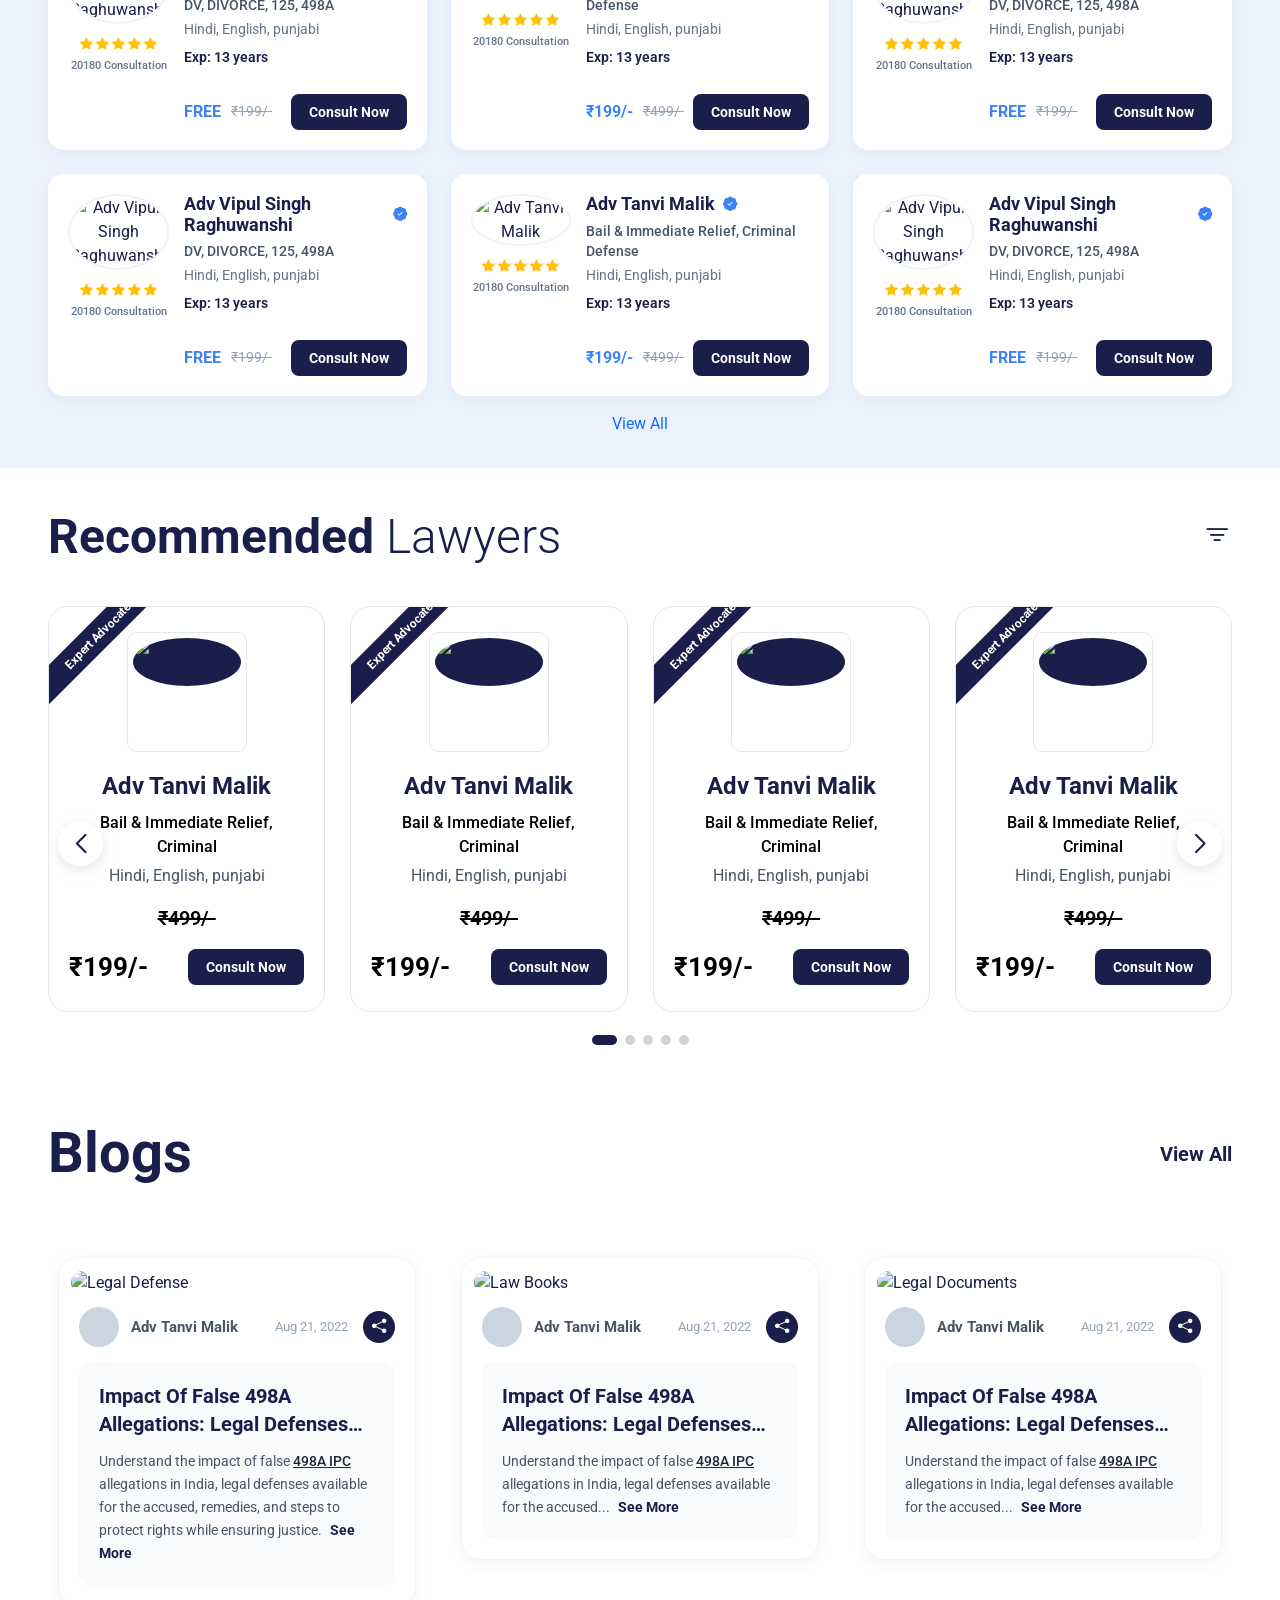
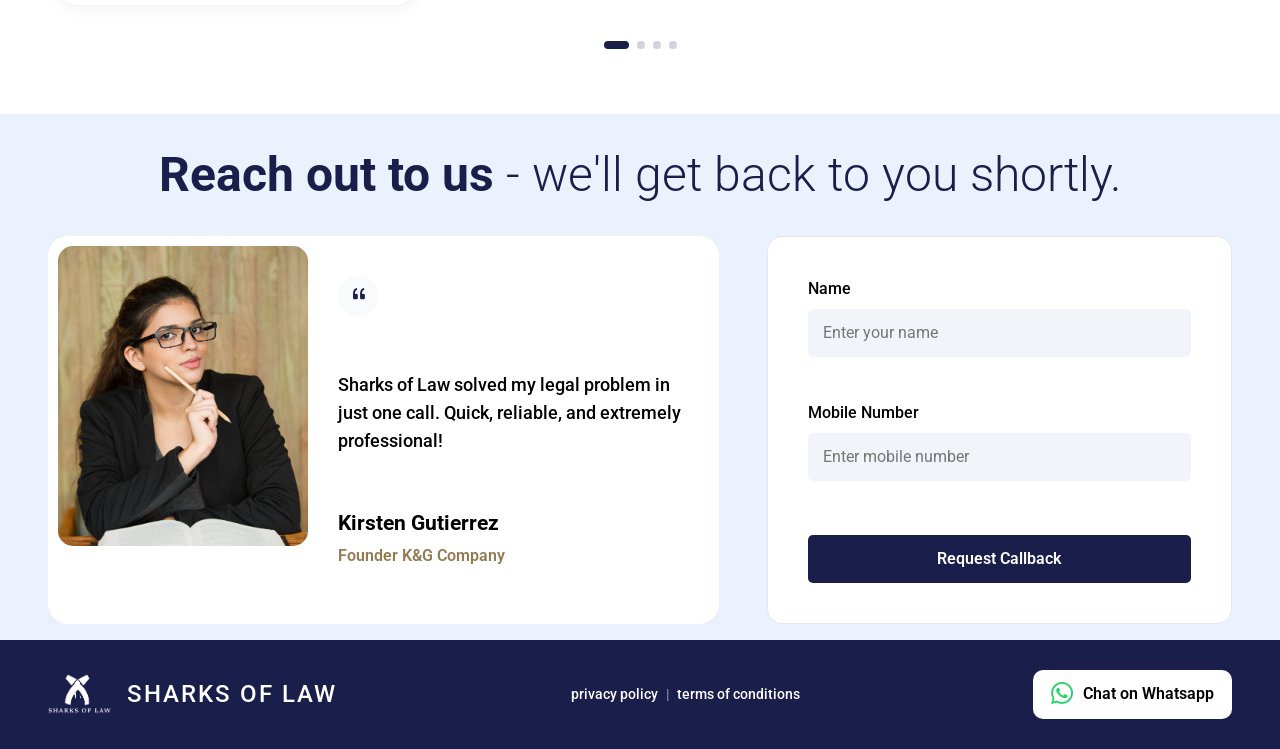
==== commit 3d014a6b: "blog section add" ====
--- a/home/index.html
+++ b/home/index.html
@@ -582,6 +582,142 @@
                     <!-- Swiper Navigation -->
                     <div class="swiper-button-next sol-rec-swiper-button"></div>
                     <div class="swiper-button-prev sol-rec-swiper-button"></div>
+                </div>
+            </div>
+        </section>
+
+        <!-- Blog Section -->
+        <section class="sol-home-blog-section">
+            <div class="container-fluid px-5">
+                <div class="sol-home-blog-header">
+                    <h2 class="sol-home-blog-header-title">Blogs</h2>
+                    <a href="#" class="sol-home-blog-view-all">View All</a>
+                </div>
+
+                <div class="swiper sol-home-blog-swiper">
+                    <div class="swiper-wrapper">
+                        <!-- Blog Slide 1 -->
+                        <div class="swiper-slide">
+                            <div class="sol-home-blog-card">
+                                <div class="sol-home-blog-img-wrapper">
+                                    <img src="https://images.unsplash.com/photo-1589829545856-d10d557cf95f?auto=format&fit=crop&q=80&w=800" alt="Legal Defense" class="sol-home-blog-img">
+                                </div>
+                                <div class="sol-home-blog-meta">
+                                    <div class="sol-home-blog-author">
+                                        <div class="sol-home-blog-avatar"></div>
+                                        <h4 class="sol-home-blog-author-name">Adv Tanvi Malik</h4>
+                                    </div>
+                                    <div class="d-flex align-items-center">
+                                        <span class="sol-home-blog-date">Aug 21, 2022</span>
+                                        <button class="sol-home-blog-share-btn">
+                                            <i class="bi bi-share-fill"></i>
+                                        </button>
+                                    </div>
+                                </div>
+                                <div class="sol-home-blog-content-wrapper">
+                                    <div class="sol-home-blog-body">
+                                        <h3 class="sol-home-blog-title">Impact Of False 498A Allegations: Legal Defenses and Remedies</h3>
+                                        <p class="sol-home-blog-excerpt">
+                                            Understand the impact of false <a href="#" class="sol-home-blog-tag-link">498A IPC</a> allegations in India, legal defenses available for the accused, remedies, and steps to protect rights while ensuring justice.
+                                            <a href="#" class="sol-home-blog-see-more">See More</a>
+                                        </p>
+                                    </div>
+                                </div>
+                            </div>
+                        </div>
+
+                        <!-- Blog Slide 2 -->
+                        <div class="swiper-slide">
+                            <div class="sol-home-blog-card">
+                                <div class="sol-home-blog-img-wrapper">
+                                    <img src="https://images.unsplash.com/photo-1505664194779-8beaceb93744?auto=format&fit=crop&q=80&w=800" alt="Law Books" class="sol-home-blog-img">
+                                </div>
+                                <div class="sol-home-blog-meta">
+                                    <div class="sol-home-blog-author">
+                                        <div class="sol-home-blog-avatar"></div>
+                                        <h4 class="sol-home-blog-author-name">Adv Tanvi Malik</h4>
+                                    </div>
+                                    <div class="d-flex align-items-center">
+                                        <span class="sol-home-blog-date">Aug 21, 2022</span>
+                                        <button class="sol-home-blog-share-btn">
+                                            <i class="bi bi-share-fill"></i>
+                                        </button>
+                                    </div>
+                                </div>
+                                <div class="sol-home-blog-content-wrapper">
+                                    <div class="sol-home-blog-body">
+                                        <h3 class="sol-home-blog-title">Impact Of False 498A Allegations: Legal Defenses and Remedies</h3>
+                                        <p class="sol-home-blog-excerpt">
+                                            Understand the impact of false <a href="#" class="sol-home-blog-tag-link">498A IPC</a> allegations in India, legal defenses available for the accused...
+                                            <a href="#" class="sol-home-blog-see-more">See More</a>
+                                        </p>
+                                    </div>
+                                </div>
+                            </div>
+                        </div>
+
+                        <!-- Blog Slide 3 -->
+                        <div class="swiper-slide">
+                            <div class="sol-home-blog-card">
+                                <div class="sol-home-blog-img-wrapper">
+                                    <img src="https://images.unsplash.com/photo-1450101499163-c8848c66ca85?auto=format&fit=crop&q=80&w=800" alt="Legal Documents" class="sol-home-blog-img">
+                                </div>
+                                <div class="sol-home-blog-meta">
+                                    <div class="sol-home-blog-author">
+                                        <div class="sol-home-blog-avatar"></div>
+                                        <h4 class="sol-home-blog-author-name">Adv Tanvi Malik</h4>
+                                    </div>
+                                    <div class="d-flex align-items-center">
+                                        <span class="sol-home-blog-date">Aug 21, 2022</span>
+                                        <button class="sol-home-blog-share-btn">
+                                            <i class="bi bi-share-fill"></i>
+                                        </button>
+                                    </div>
+                                </div>
+                                <div class="sol-home-blog-content-wrapper">
+                                    <div class="sol-home-blog-body">
+                                        <h3 class="sol-home-blog-title">Impact Of False 498A Allegations: Legal Defenses and Remedies</h3>
+                                        <p class="sol-home-blog-excerpt">
+                                            Understand the impact of false <a href="#" class="sol-home-blog-tag-link">498A IPC</a> allegations in India, legal defenses available for the accused...
+                                            <a href="#" class="sol-home-blog-see-more">See More</a>
+                                        </p>
+                                    </div>
+                                </div>
+                            </div>
+                        </div>
+
+                        <!-- Blog Slide 4 -->
+                        <div class="swiper-slide">
+                            <div class="sol-home-blog-card">
+                                <div class="sol-home-blog-img-wrapper">
+                                    <img src="https://images.unsplash.com/photo-1521587760476-6c12a4b040da?auto=format&fit=crop&q=80&w=800" alt="Library" class="sol-home-blog-img">
+                                </div>
+                                <div class="sol-home-blog-meta">
+                                    <div class="sol-home-blog-author">
+                                        <div class="sol-home-blog-avatar"></div>
+                                        <h4 class="sol-home-blog-author-name">Adv Tanvi Malik</h4>
+                                    </div>
+                                    <div class="d-flex align-items-center">
+                                        <span class="sol-home-blog-date">Aug 21, 2022</span>
+                                        <button class="sol-home-blog-share-btn">
+                                            <i class="bi bi-share-fill"></i>
+                                        </button>
+                                    </div>
+                                </div>
+                                <div class="sol-home-blog-content-wrapper">
+                                    <div class="sol-home-blog-body">
+                                        <h3 class="sol-home-blog-title">Impact Of False 498A Allegations: Legal Defenses and Remedies</h3>
+                                        <p class="sol-home-blog-excerpt">
+                                            Understand the impact of false <a href="#" class="sol-home-blog-tag-link">498A IPC</a> allegations in India, legal defenses available for the accused...
+                                            <a href="#" class="sol-home-blog-see-more">See More</a>
+                                        </p>
+                                    </div>
+                                </div>
+                            </div>
+                        </div>
+                    </div>
+                    <!-- Swiper Pagination -->
+                    <div class="swiper-pagination mt-4 position-relative"></div>
                 </div>
             </div>
         </section>
@@ -743,6 +879,25 @@
                 },
             }
         });
+
+        const blogSwiper = new Swiper('.sol-home-blog-swiper', {
+            slidesPerView: 1,
+            spaceBetween: 25,
+            loop: true,
+            grabCursor: true,
+            pagination: {
+                el: '.sol-home-blog-swiper .swiper-pagination',
+                clickable: true,
+            },
+            breakpoints: {
+                576: {
+                    slidesPerView: 2,
+                },
+                992: {
+                    slidesPerView: 3,
+                },
+            }
+        });
     </script>
 </body>
 
--- a/home/style.css
+++ b/home/style.css
@@ -799,6 +799,199 @@
     box-shadow: 0 4px 20px rgba(0, 0, 0, 0.03);
 }
 
+/* Blog Section Styles */
+.sol-home-blog-section {
+    background-color: #fff;
+}
+
+.sol-home-blog-header {
+    display: flex;
+    justify-content: space-between;
+    align-items: center;
+    margin-bottom: 40px;
+}
+
+.sol-home-blog-header-title {
+    font-family: var(--sol-home-font-roboto);
+    font-size: 3.5rem;
+    font-weight: 700;
+    color: var(--sol-home-primary);
+    margin: 0;
+}
+
+.sol-home-blog-view-all {
+    color: var(--sol-home-primary);
+    font-weight: 700;
+    text-decoration: none;
+    font-size: 1.25rem;
+    transition: var(--sol-home-transition);
+}
+
+.sol-home-blog-view-all:hover {
+    opacity: 0.8;
+}
+
+.sol-home-blog-card {
+    background: #fff;
+    border-radius: 20px;
+    overflow: hidden;
+    height: 100%;
+    margin: 10px;
+    box-shadow: 0 4px 15px rgba(0, 0, 0, 0.05);
+    transition: var(--sol-home-transition);
+    border: 1px solid #f1f5f9;
+}
+
+.sol-home-blog-card:hover {
+    transform: translateY(-5px);
+    box-shadow: 0 10px 30px rgba(0, 0, 0, 0.1);
+}
+
+.sol-home-blog-img-wrapper {
+    padding: 12px;
+}
+
+.sol-home-blog-img {
+    width: 100%;
+    aspect-ratio: 16/9;
+    object-fit: cover;
+    border-radius: 12px;
+}
+
+.sol-home-blog-meta {
+    padding: 0 20px 15px;
+    display: flex;
+    align-items: center;
+    justify-content: space-between;
+}
+
+.sol-home-blog-author {
+    display: flex;
+    align-items: center;
+    gap: 12px;
+}
+
+.sol-home-blog-avatar {
+    width: 40px;
+    height: 40px;
+    border-radius: 50%;
+    background-color: #cbd5e1;
+}
+
+.sol-home-blog-author-name {
+    font-size: 0.95rem;
+    font-weight: 700;
+    color: #475569;
+    margin: 0;
+}
+
+.sol-home-blog-date {
+    font-size: 0.8rem;
+    color: #94a3b8;
+    margin-right: 15px;
+}
+
+.sol-home-blog-share-btn {
+    width: 32px;
+    height: 32px;
+    background-color: var(--sol-home-primary);
+    color: #fff;
+    border-radius: 50%;
+    display: flex;
+    align-items: center;
+    justify-content: center;
+    font-size: 0.9rem;
+    cursor: pointer;
+    transition: var(--sol-home-transition);
+    border: none;
+}
+
+.sol-home-blog-share-btn:hover {
+    background-color: var(--sol-home-accent);
+}
+
+.sol-home-blog-content-wrapper {
+    padding: 0 20px 20px;
+}
+
+.sol-home-blog-body {
+    background-color: #f8fafc;
+    border-radius: 12px;
+    padding: 20px;
+}
+
+.sol-home-blog-title {
+    font-size: 1.25rem;
+    font-weight: 700;
+    line-height: 1.4;
+    color: var(--sol-home-primary);
+    margin-bottom: 12px;
+    display: -webkit-box;
+    -webkit-line-clamp: 2;
+    line-clamp: 2;
+    -webkit-box-orient: vertical;
+    overflow: hidden;
+}
+
+.sol-home-blog-excerpt {
+    font-size: 0.9rem;
+    color: #475569;
+    line-height: 1.6;
+    margin: 0;
+}
+
+.sol-home-blog-tag-link {
+    color: #1e293b;
+    text-decoration: underline;
+    font-weight: 500;
+}
+
+.sol-home-blog-see-more {
+    color: var(--sol-home-primary);
+    font-weight: 700;
+    text-decoration: none;
+    margin-left: 5px;
+}
+
+.sol-home-blog-swiper {
+    padding: 20px 0 50px !important;
+}
+
+.sol-home-blog-swiper .swiper-pagination-bullet {
+    width: 8px;
+    height: 8px;
+    background: var(--sol-home-primary);
+    opacity: 0.2;
+}
+
+.sol-home-blog-swiper .swiper-pagination-bullet-active {
+    opacity: 1;
+    width: 25px;
+    border-radius: 4px;
+}
+
+@media (max-width: 767.98px) {
+    .sol-home-blog-header-title {
+        font-size: 2.2rem;
+    }
+    
+    .sol-home-blog-view-all {
+        font-size: 1rem;
+    }
+
+    .sol-home-blog-card {
+        margin: 5px;
+    }
+
+    .sol-home-blog-body {
+        padding: 15px;
+    }
+
+    .sol-home-blog-title {
+        font-size: 1.1rem;
+    }
+}
+
 .sol-home-testimonial-img {
     width: 250px;
     height: 300px;
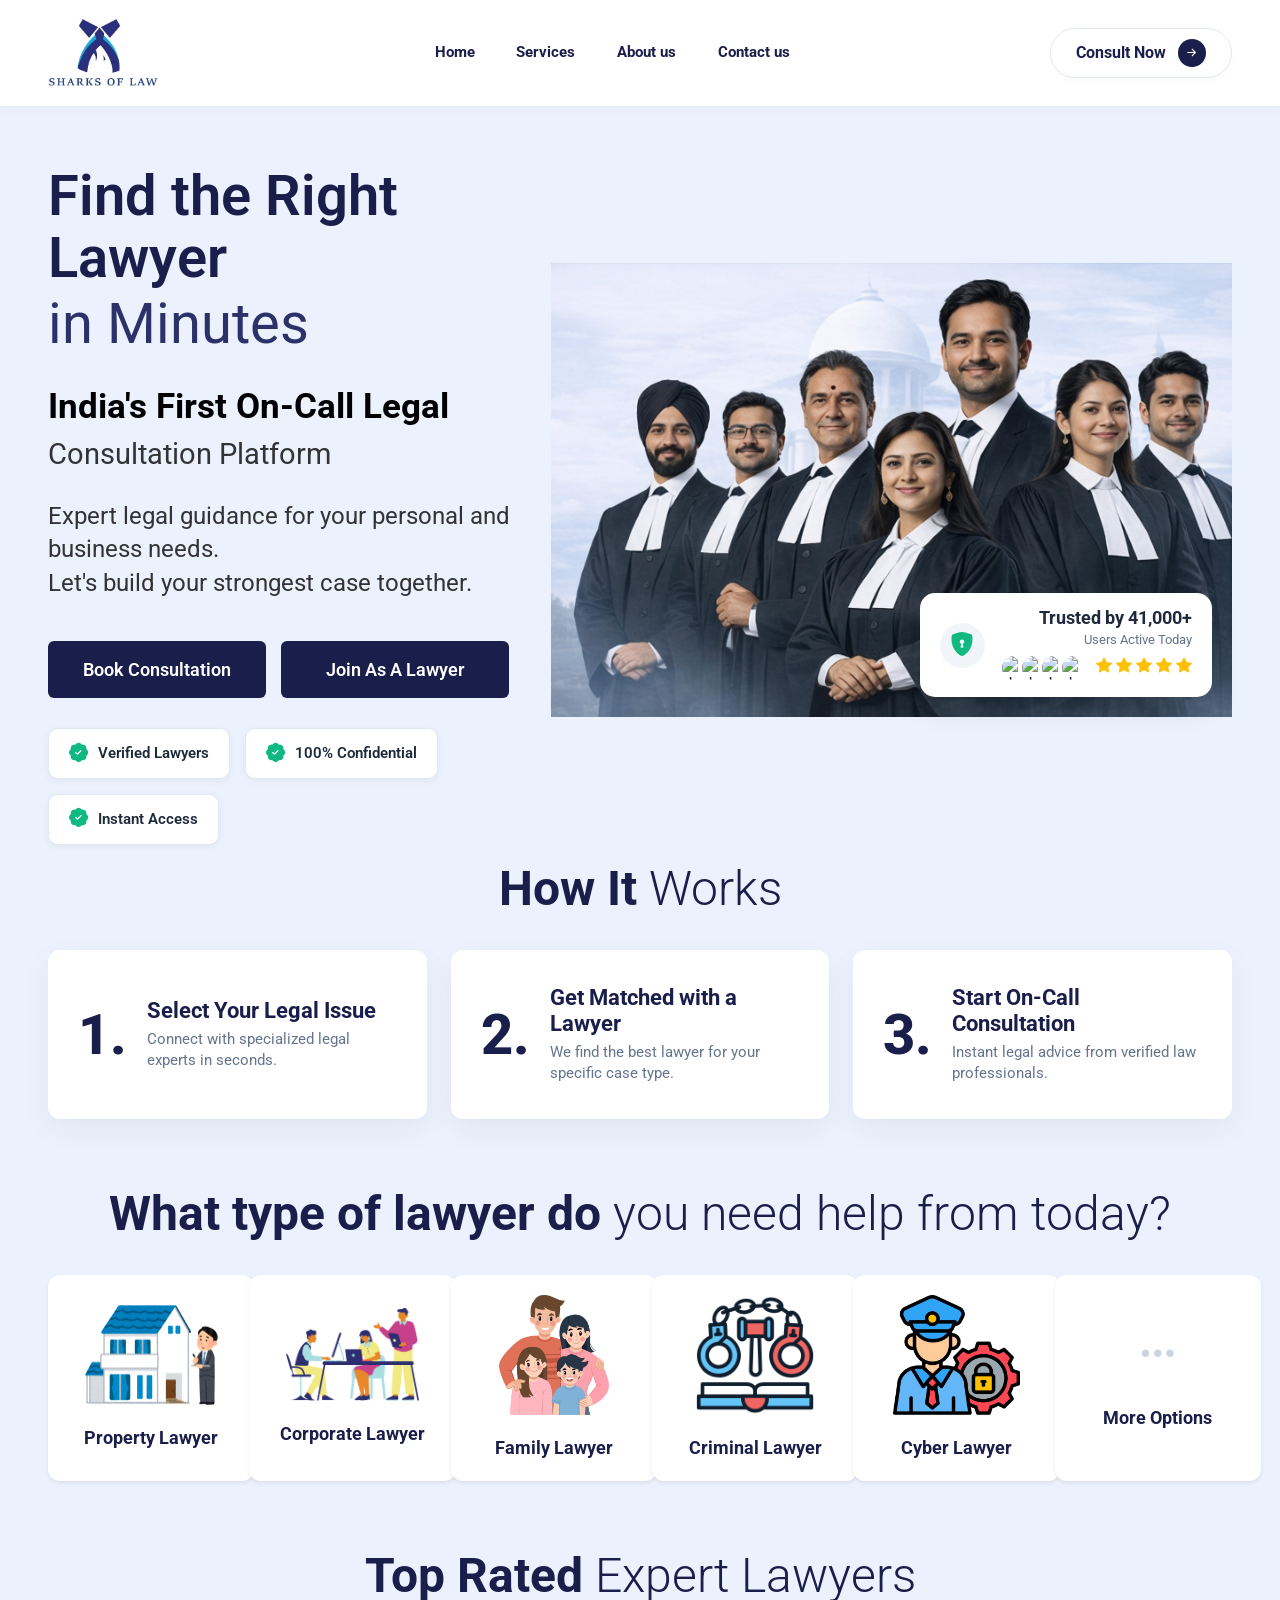
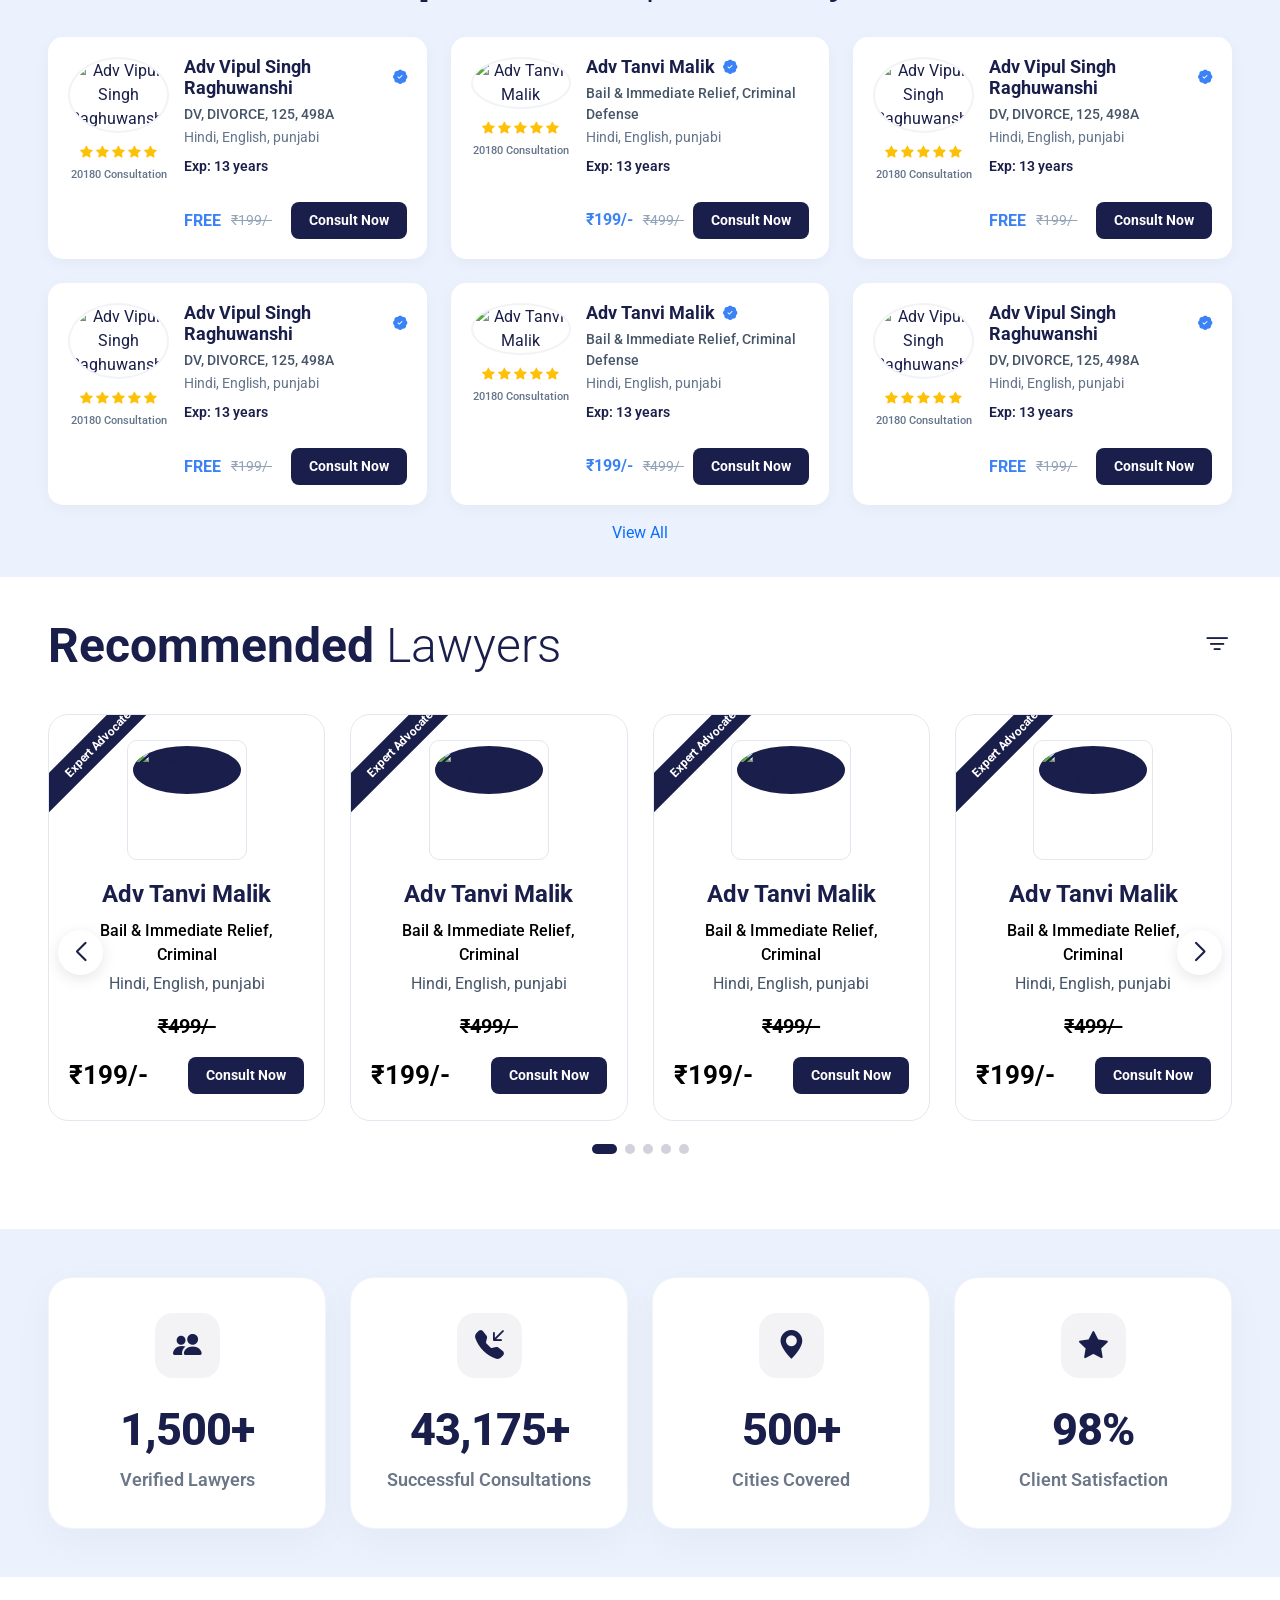
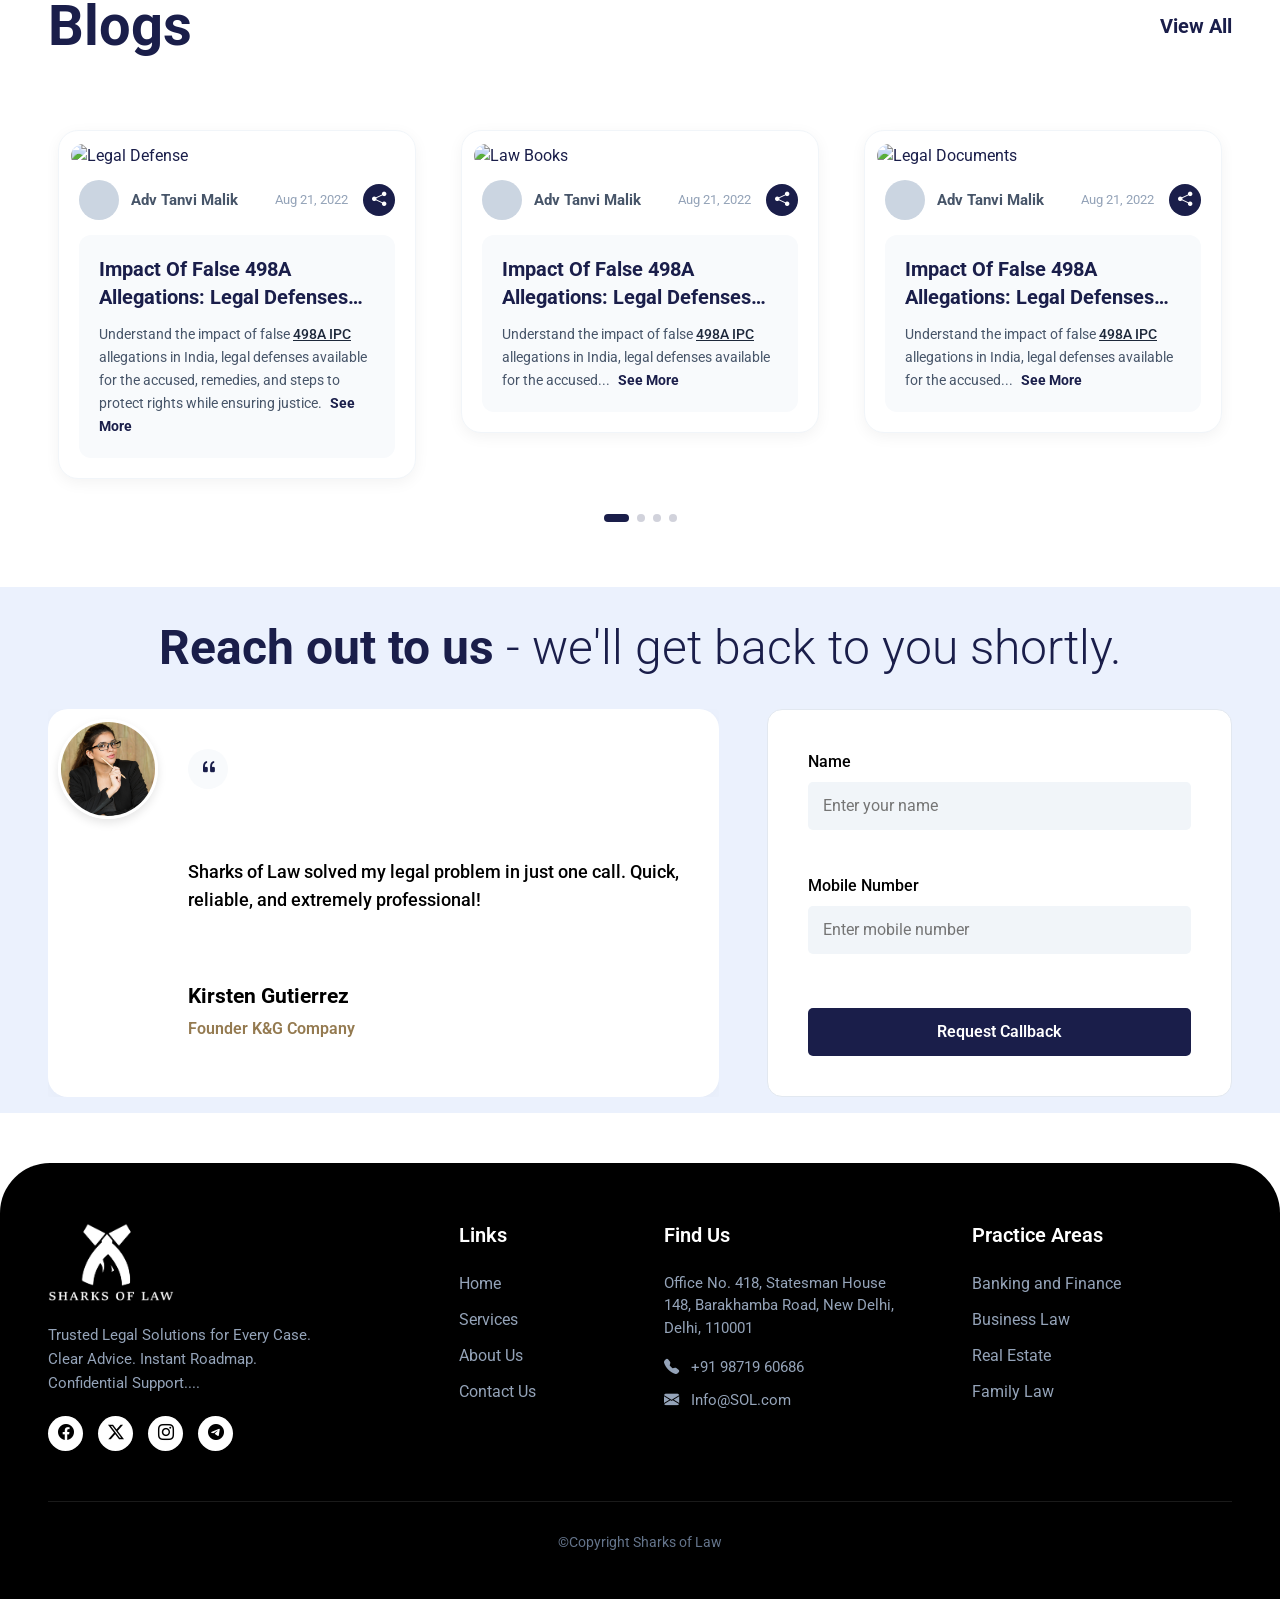
==== commit 015b19b7: "after ankit sir call first changes done" ====
--- a/home/index.html
+++ b/home/index.html
@@ -111,7 +111,7 @@
             <div class="container-fluid px-5">
                 <div class="row align-items-center">
                     <!-- Hero Content -->
-                    <div class="col-lg-5 col-md-6 col-sm-6 order-2 order-lg-1 sol-home-hero-content">
+                    <div class="col-lg-5 col-md-6 col-sm-6 order-2 order-lg-1 sol-home-hero-content reveal-fade-left">
                         <h1 class="sol-home-hero-title">
                             Find the Right Lawyer <br>
                             <span>in Minutes</span>
@@ -134,13 +134,50 @@
                                 Join As A Lawyer
                             </button>
                         </div>
+
+                        <!-- Hero Trust Badges -->
+                        <div class="sol-home-hero-trust-badges">
+                            <div class="sol-home-feature-badge">
+                                <i class="bi bi-patch-check-fill"></i> Verified Lawyers
+                            </div>
+                            <div class="sol-home-feature-badge">
+                                <i class="bi bi-patch-check-fill"></i> 100% Confidential
+                            </div>
+                            <div class="sol-home-feature-badge">
+                                <i class="bi bi-patch-check-fill"></i> Instant Access
+                            </div>
+                        </div>
                     </div>
 
                     <!-- Hero Image -->
-                    <div class="col-lg-7 col-md-6 col-sm-6 order-1 order-lg-2 mb-4 mb-lg-0">
-                        <div class="sol-home-hero-image-wrapper">
+                    <div class="col-lg-7 col-md-6 col-sm-6 order-1 order-lg-2 mb-4 mb-lg-0 reveal-fade-right">
+                        <div class="sol-home-hero-image-wrapper position-relative">
                             <img src="img/lawyers.png" alt="Expert Lawyers" class="sol-home-hero-image"
                                 id="sol-home-hero-img">
+                            
+                            <!-- Floating Trust Card -->
+                            <div class="sol-home-floating-trust-card">
+                                <div class="sol-home-trust-icon-wrapper">
+                                    <i class="bi bi-shield-lock-fill"></i>
+                                </div>
+                                <div class="sol-home-trust-text-content">
+                                    <h5>Trusted by 41,000+</h5>
+                                    <p>Users Active Today</p>
+                                    <div class="sol-home-trust-avatars">
+                                        <img src="https://i.pravatar.cc/150?u=1" alt="User">
+                                        <img src="https://i.pravatar.cc/150?u=2" alt="User">
+                                        <img src="https://i.pravatar.cc/150?u=3" alt="User">
+                                        <img src="https://i.pravatar.cc/150?u=4" alt="User">
+                                        <div class="ms-2 text-warning">
+                                            <i class="bi bi-star-fill"></i>
+                                            <i class="bi bi-star-fill"></i>
+                                            <i class="bi bi-star-fill"></i>
+                                            <i class="bi bi-star-fill"></i>
+                                            <i class="bi bi-star-fill"></i>
+                                        </div>
+                                    </div>
+                                </div>
+                            </div>
                         </div>
                     </div>
                 </div>
@@ -150,7 +187,7 @@
         <!-- How It Works Section -->
         <section class="sol-home-how-it-works-section">
             <div class="container-fluid px-5 py-3">
-                <h2 class="sol-home-section-title text-center"><span class="sol-home-text-bold">How It</span> Works</h2>
+                <h2 class="sol-home-section-title text-center reveal-fade-up"><span class="sol-home-text-bold">How It</span> Works</h2>
 
                 <div class="row g-4 justify-content-center">
                     <!-- Step 1 -->
@@ -260,7 +297,7 @@
         <!-- Experts Section -->
         <section class="sol-home-experts-section">
             <div class="container-fluid px-5 py-3">
-                <h2 class="sol-home-section-title text-center"><span class="sol-home-text-bold">Top Rated</span> Expert
+                <h2 class="sol-home-section-title text-center reveal-fade-up"><span class="sol-home-text-bold">Top Rated</span> Expert
                     Lawyers</h2>
 
                 <div class="row g-4">
@@ -478,7 +515,7 @@
         <section class="sol-home-recommended-section">
             <div class="container-fluid px-5">
                 <div class="sol-home-rec-header">
-                    <h2 class="sol-home-section-title mb-0"><span class="sol-home-text-bold">Recommended</span> Lawyers
+                    <h2 class="sol-home-section-title mb-0 reveal-fade-up"><span class="sol-home-text-bold">Recommended</span> Lawyers
                     </h2>
                     <div class="sol-home-filter-icon">
                         <i class="bi bi-filter"></i>
@@ -586,11 +623,59 @@
             </div>
         </section>
 
+        <!-- Stats Section -->
+        <section class="sol-home-stats-section py-5">
+            <div class="container-fluid px-5">
+                <div class="row g-4">
+                    <!-- Stat 1 -->
+                    <div class="col-lg-3 col-md-6 text-center reveal-zoom-in">
+                        <div class="sol-home-stat-card">
+                            <div class="sol-home-stat-icon-box">
+                                <i class="bi bi-people-fill"></i>
+                            </div>
+                            <h2 class="sol-home-stat-number">1,500+</h2>
+                            <p class="sol-home-stat-label">Verified Lawyers</p>
+                        </div>
+                    </div>
+                    <!-- Stat 2 -->
+                    <div class="col-lg-3 col-md-6 text-center reveal-zoom-in">
+                        <div class="sol-home-stat-card">
+                            <div class="sol-home-stat-icon-box">
+                                <i class="bi bi-telephone-inbound-fill"></i>
+                            </div>
+                            <h2 class="sol-home-stat-number">43,175+</h2>
+                            <p class="sol-home-stat-label">Successful Consultations</p>
+                        </div>
+                    </div>
+                    <!-- Stat 3 -->
+                    <div class="col-lg-3 col-md-6 text-center reveal-zoom-in">
+                        <div class="sol-home-stat-card">
+                            <div class="sol-home-stat-icon-box">
+                                <i class="bi bi-geo-alt-fill"></i>
+                            </div>
+                            <h2 class="sol-home-stat-number">500+</h2>
+                            <p class="sol-home-stat-label">Cities Covered</p>
+                        </div>
+                    </div>
+                    <!-- Stat 4 -->
+                    <div class="col-lg-3 col-md-6 text-center reveal-zoom-in">
+                        <div class="sol-home-stat-card">
+                            <div class="sol-home-stat-icon-box">
+                                <i class="bi bi-star-fill"></i>
+                            </div>
+                            <h2 class="sol-home-stat-number">98%</h2>
+                            <p class="sol-home-stat-label">Client Satisfaction</p>
+                        </div>
+                    </div>
+                </div>
+            </div>
+        </section>
+
         <!-- Blog Section -->
         <section class="sol-home-blog-section">
-            <div class="container-fluid px-5">
+            <div class="container-fluid px-5 pt-3">
                 <div class="sol-home-blog-header">
-                    <h2 class="sol-home-blog-header-title">Blogs</h2>
+                    <h2 class="sol-home-blog-header-title reveal-fade-up">Blogs</h2>
                     <a href="#" class="sol-home-blog-view-all">View All</a>
                 </div>
 
@@ -823,28 +908,72 @@
     </div>
 
     <!-- Main Footer Section -->
-    <footer class="sol-home-footer">
+    <footer class="sol-home-footer-new">
         <div class="container-fluid px-5">
-            <div
-                class="sol-home-footer-flex-container d-flex flex-column flex-lg-row align-items-center justify-content-lg-between gap-4">
-                <!-- Branding (Left on Desktop) -->
-                <a href="#" class="sol-home-footer-logo text-decoration-none d-flex align-items-center gap-3">
-                    <img src="img/logo.png" alt="Sharks of Law Logo" style="filter: brightness(0) invert(1);">
-                    <span class="sol-home-footer-brand-text">SHARKS OF LAW</span>
-                </a>
-
-                <!-- Links (Center on Desktop) -->
-                <div class="sol-home-footer-links text-center">
-                    privacy policy <span class="mx-2 opacity-50">|</span> terms of conditions
-                </div>
-
-                <!-- Desktop WhatsApp CTA (d-none d-lg-flex) -->
-                <a href="https://wa.me/yourlink" class="sol-home-whatsapp-btn d-none d-lg-flex" target="_blank">
-                    <i class="bi bi-whatsapp"></i> Chat on Whatsapp
-                </a>
+            <div class="row g-5">
+                <!-- Branding & About -->
+                <div class="col-lg-4">
+                    <a href="#" class="sol-home-footer-logo text-decoration-none d-flex align-items-center gap-3">
+                        <img src="img/logo.png" alt="Sharks of Law Logo" style="filter: brightness(0) invert(1); height: 80px;">
+                    </a>
+                    <p class="sol-footer-brand-desc">
+                        Trusted Legal Solutions for Every Case.<br>
+                        Clear Advice. Instant Roadmap.<br>
+                        Confidential Support....
+                    </p>
+                    <div class="sol-footer-social-links">
+                        <a href="#" class="sol-footer-social-link"><i class="bi bi-facebook"></i></a>
+                        <a href="#" class="sol-footer-social-link"><i class="bi bi-twitter-x"></i></a>
+                        <a href="#" class="sol-footer-social-link"><i class="bi bi-instagram"></i></a>
+                        <a href="#" class="sol-footer-social-link"><i class="bi bi-telegram"></i></a>
+                    </div>
+                </div>
+
+                <!-- Quick Links -->
+                <div class="col-lg-2 col-md-4">
+                    <h4 class="sol-footer-title">Links</h4>
+                    <ul class="sol-footer-list">
+                        <li><a href="#">Home</a></li>
+                        <li><a href="#">Services</a></li>
+                        <li><a href="#">About Us</a></li>
+                        <li><a href="#">Contact Us</a></li>
+                    </ul>
+                </div>
+
+                <!-- Contact Info -->
+                <div class="col-lg-3 col-md-4">
+                    <h4 class="sol-footer-title">Find Us</h4>
+                    <div class="sol-footer-contact-info">
+                        <p>Office No. 418, Statesman House<br>148, Barakhamba Road, New Delhi,<br>Delhi, 110001</p>
+                        <p class="mt-3"><i class="bi bi-telephone-fill me-2"></i> +91 98719 60686</p>
+                        <p><i class="bi bi-envelope-fill me-2"></i> Info@SOL.com</p>
+                    </div>
+                </div>
+
+                <!-- Practice Areas -->
+                <div class="col-lg-3 col-md-4">
+                    <h4 class="sol-footer-title">Practice Areas</h4>
+                    <ul class="sol-footer-list">
+                        <li><a href="#">Banking and Finance</a></li>
+                        <li><a href="#">Business Law</a></li>
+                        <li><a href="#">Real Estate</a></li>
+                        <li><a href="#">Family Law</a></li>
+                    </ul>
+                </div>
+            </div>
+
+            <div class="sol-footer-bottom">
+                <p>&copy;Copyright Sharks of Law</p>
             </div>
         </div>
     </footer>
+
+    <!-- Mobile Sticky CTA Button -->
+    <div class="sol-home-mobile-sticky-btn d-lg-none" id="mobileStickyCta">
+        <button class="btn sol-home-btn-primary">
+            Book Consultation
+        </button>
+    </div>
 
     <!-- Bootstrap Bundle with Popper -->
     <script src="https://cdn.jsdelivr.net/npm/bootstrap@5.3.3/dist/js/bootstrap.bundle.min.js"></script>
@@ -898,6 +1027,35 @@
                 },
             }
         });
+
+        // Sticky Mobile CTA Logic
+        const stickyCta = document.getElementById('mobileStickyCta');
+        window.addEventListener('scroll', () => {
+            if (window.innerWidth < 992) {
+                if (window.scrollY > 300) {
+                    stickyCta.classList.add('active');
+                } else {
+                    stickyCta.classList.remove('active');
+                }
+            }
+        });
+
+        // Intersection Observer for Reveal-on-Scroll
+        const revealCallback = (entries, observer) => {
+            entries.forEach(entry => {
+                if (entry.isIntersecting) {
+                    entry.target.classList.add('reveal-active');
+                    observer.unobserve(entry.target); // Trigger only once
+                }
+            });
+        };
+
+        const revealObserver = new IntersectionObserver(revealCallback, {
+            threshold: 0.15,
+            rootMargin: '0px 0px -50px 0px'
+        });
+
+        document.querySelectorAll('[class*="reveal-"]').forEach(el => revealObserver.observe(el));
     </script>
 </body>
 
--- a/home/style.css
+++ b/home/style.css
@@ -1,3 +1,32 @@
+/* Reveal-on-Scroll Animations */
+[class*="reveal-"] {
+    opacity: 0;
+    transition: all 0.8s cubic-bezier(0.5, 0, 0, 1);
+    will-change: transform, opacity;
+}
+
+.reveal-fade-up {
+    transform: translateY(30px);
+}
+
+.reveal-fade-left {
+    transform: translateX(-30px);
+}
+
+.reveal-fade-right {
+    transform: translateX(30px);
+}
+
+.reveal-zoom-in {
+    transform: scale(0.95);
+}
+
+/* Active states for reveal */
+.reveal-active {
+    opacity: 1;
+    transform: none !important;
+}
+
 :root {
     --sol-home-primary: #1a1e4a;
     --sol-home-secondary: #ffffff;
@@ -993,10 +1022,12 @@
 }
 
 .sol-home-testimonial-img {
-    width: 250px;
-    height: 300px;
+    width: 100px;
+    height: 100px;
     object-fit: cover;
-    border-radius: 15px;
+    border-radius: 50%;
+    border: 3px solid #fff;
+    box-shadow: 0 4px 10px rgba(0, 0, 0, 0.1);
 }
 
 .sol-home-testimonial-content {
@@ -1081,96 +1112,299 @@
     background-color: var(--sol-home-accent);
 }
 
-/* Footer Styles */
-.sol-home-footer {
+/* Hero Trust Badges */
+.sol-home-hero-trust-badges {
+    display: flex;
+    gap: 15px;
+    flex-wrap: wrap;
+    margin-top: 30px;
+}
+
+.sol-home-feature-badge {
+    background-color: #fff;
+    border: 1px solid #e2e8f0;
+    padding: 10px 20px;
+    border-radius: 10px;
+    font-size: 0.95rem;
+    font-weight: 600;
+    color: #1e293b;
+    display: flex;
+    align-items: center;
+    gap: 10px;
+    box-shadow: 0 2px 8px rgba(0, 0, 0, 0.05);
+}
+
+.sol-home-feature-badge i {
+    color: #10b981;
+    font-size: 1.2rem;
+}
+
+.sol-home-floating-trust-card {
+    position: absolute;
+    bottom: 20px;
+    right: 20px;
+    background-color: #fff;
+    border-radius: 15px;
+    padding: 15px 20px;
+    box-shadow: 0 10px 30px rgba(0, 0, 0, 0.1);
+    display: flex;
+    align-items: center;
+    gap: 15px;
+    z-index: 5;
+    max-width: 300px;
+}
+
+.sol-home-trust-icon-wrapper {
+    background-color: #f1f5f9;
+    width: 45px;
+    height: 45px;
+    border-radius: 50%;
+    display: flex;
+    align-items: center;
+    justify-content: center;
+    color: #10b981;
+    font-size: 1.5rem;
+}
+
+.sol-home-trust-text-content h5 {
+    font-size: 1.1rem;
+    font-weight: 700;
+    margin: 0;
+    color: #1e293b;
+}
+
+.sol-home-trust-text-content p {
+    font-size: 0.8rem;
+    color: #64748b;
+    margin: 0;
+}
+
+.sol-home-trust-avatars {
+    display: flex;
+    margin-top: 5px;
+}
+
+.sol-home-trust-avatars img {
+    width: 28px;
+    height: 28px;
+    border-radius: 50%;
+    border: 2px solid #fff;
+    margin-left: -8px;
+}
+
+.sol-home-trust-avatars img:first-child {
+    margin-left: 0;
+}
+
+/* Stats Section Styles */
+.sol-home-stats-section {
+    background-color: var(--sol-home-bg-light);
+    padding: 80px 0;
+}
+
+.sol-home-stat-card {
+    background: #ffffff;
+    border-radius: 24px;
+    padding: 35px 25px;
+    text-align: center;
+    height: 100%;
+    box-shadow: 0 10px 40px rgba(0, 0, 0, 0.04);
+    border: 1px solid rgba(226, 232, 240, 0.5);
+    transition: all 0.4s cubic-bezier(0.175, 0.885, 0.32, 1.275);
+    position: relative;
+    overflow: hidden;
+    z-index: 1;
+}
+
+.sol-home-stat-card::before {
+    content: '';
+    position: absolute;
+    top: 0;
+    left: 0;
+    width: 100%;
+    height: 4px;
+    background: linear-gradient(90deg, var(--sol-home-primary), #3b82f6);
+    opacity: 0;
+    transition: opacity 0.3s ease;
+}
+
+.sol-home-stat-card:hover {
+    transform: translateY(-12px);
+    box-shadow: 0 20px 50px rgba(0, 0, 0, 0.08);
+}
+
+.sol-home-stat-card:hover::before {
+    opacity: 1;
+}
+
+.sol-home-stat-icon-box {
+    width: 65px;
+    height: 65px;
+    background-color: rgba(26, 30, 74, 0.05);
+    color: var(--sol-home-primary);
+    border-radius: 18px;
+    display: flex;
+    align-items: center;
+    justify-content: center;
+    margin: 0 auto 25px;
+    font-size: 1.8rem;
+    transition: all 0.3s ease;
+}
+
+.sol-home-stat-card:hover .sol-home-stat-icon-box {
     background-color: var(--sol-home-primary);
-    padding: 30px 0;
     color: #fff;
-}
-
-.sol-home-footer-container {
-    display: flex;
-    justify-content: space-between;
-    align-items: center;
-}
-
-.sol-home-footer-logo {
-    display: flex;
-    align-items: center;
+    transform: scale(1.1) rotate(5deg);
+}
+
+.sol-home-stat-number {
+    font-size: 2.8rem;
+    font-weight: 800;
+    color: var(--sol-home-primary);
+    margin-bottom: 10px;
+    letter-spacing: -1px;
+}
+
+.sol-home-stat-label {
+    font-size: 1.1rem;
+    font-weight: 600;
+    color: #475569;
+    margin-bottom: 0;
+    opacity: 0.8;
+}
+
+/* Footer v2 Styles */
+.sol-home-footer-new {
+    background-color: #000;
+    color: #fff;
+    padding: 60px 0 30px;
+    border-top-left-radius: 50px;
+    border-top-right-radius: 50px;
+    margin-top: 50px;
+}
+
+.sol-footer-brand-desc {
+    font-size: 0.95rem;
+    line-height: 1.6;
+    color: #94a3b8;
+    margin: 20px 0;
+}
+
+.sol-footer-social-links {
+    display: flex;
     gap: 15px;
-    text-decoration: none;
-    color: inherit;
-}
-
-.sol-home-footer-logo img {
-    height: 40px;
-}
-
-.sol-home-footer-brand-text {
-    font-size: 1.5rem;
-    font-weight: 500;
-    letter-spacing: 2px;
-}
-
-.sol-home-footer-links {
-    font-size: 0.9rem;
-    font-weight: 500;
-}
-
-.sol-home-footer-links span {
-    margin: 0 10px;
-    opacity: 0.5;
-}
-
-@media (min-width: 992px) {
-    .sol-home-footer .text-center {
-        display: flex;
-        justify-content: space-between;
-        align-items: center;
-        text-align: left !important;
-    }
-
-    .sol-home-footer-logo {
-        margin-bottom: 0 !important;
-        justify-content: flex-start !important;
-    }
-}
-
-.sol-home-whatsapp-btn {
+}
+
+.sol-footer-social-link {
+    width: 35px;
+    height: 35px;
     background-color: #fff;
     color: #000;
-    padding: 8px 18px;
-    border-radius: 10px;
+    border-radius: 50%;
+    display: flex;
+    align-items: center;
+    justify-content: center;
     text-decoration: none;
+    transition: var(--sol-home-transition);
+}
+
+.sol-footer-social-link:hover {
+    background-color: var(--sol-home-accent);
+    color: #fff;
+}
+
+.sol-footer-title {
+    font-size: 1.25rem;
     font-weight: 600;
-    display: flex;
-    align-items: center;
-    gap: 10px;
+    margin-bottom: 25px;
+}
+
+.sol-footer-list {
+    list-style: none;
+    padding: 0;
+    margin: 0;
+}
+
+.sol-footer-list li {
+    margin-bottom: 12px;
+}
+
+.sol-footer-list a {
+    color: #94a3b8;
+    text-decoration: none;
     transition: var(--sol-home-transition);
 }
 
-.sol-home-whatsapp-btn:hover {
-    background-color: #e2e8f0;
-}
-
-.sol-home-whatsapp-btn i {
-    color: #25d366;
-    font-size: 1.4rem;
-}
-
-@media (max-width: 767.98px) {
-    .sol-home-testimonial-card {
-        flex-direction: column;
-    }
-
-    .sol-home-testimonial-img {
+.sol-footer-list a:hover {
+    color: #fff;
+    padding-left: 5px;
+}
+
+.sol-footer-contact-info {
+    font-size: 0.95rem;
+    color: #94a3b8;
+}
+
+.sol-footer-contact-info p {
+    margin-bottom: 10px;
+}
+
+.sol-footer-bottom {
+    border-top: 1px solid rgba(255, 255, 255, 0.1);
+    margin-top: 50px;
+    padding-top: 30px;
+    text-align: center;
+    font-size: 0.9rem;
+    color: #64748b;
+}
+
+/* Sticky Mobile Button */
+@media (max-width: 991.98px) {
+    .sol-home-mobile-sticky-btn {
+        position: fixed;
+        bottom: -100px; /* Hidden initially */
+        left: 20px;
+        right: 20px;
+        z-index: 1050;
+        transition: bottom 0.5s cubic-bezier(0.68, -0.55, 0.27, 1.55);
+    }
+
+    .sol-home-mobile-sticky-btn.active {
+        bottom: 20px;
+    }
+
+    .sol-home-mobile-sticky-btn .btn {
         width: 100%;
-        height: auto;
-    }
-
-    .sol-home-footer-container {
-        flex-direction: column;
-        gap: 20px;
+        padding: 15px;
+        font-size: 1.1rem;
+        border-radius: 50px;
+        box-shadow: 0 10px 25px rgba(0, 0, 0, 0.3);
+    }
+}
+
+@media (max-width: 991.98px) {
+    .sol-home-hero-trust-badges {
+        justify-content: center;
+    }
+    
+    .sol-home-floating-trust-card {
+        position: relative;
+        bottom: 0;
+        right: 0;
+        margin: 20px auto 0;
+    }
+
+    .sol-home-footer-new {
+        border-top-left-radius: 30px;
+        border-top-right-radius: 30px;
         text-align: center;
     }
+
+    .sol-home-footer-logo {
+        justify-content: center;
+    }
+
+    .sol-footer-social-links {
+        justify-content: center;
+    }
 }
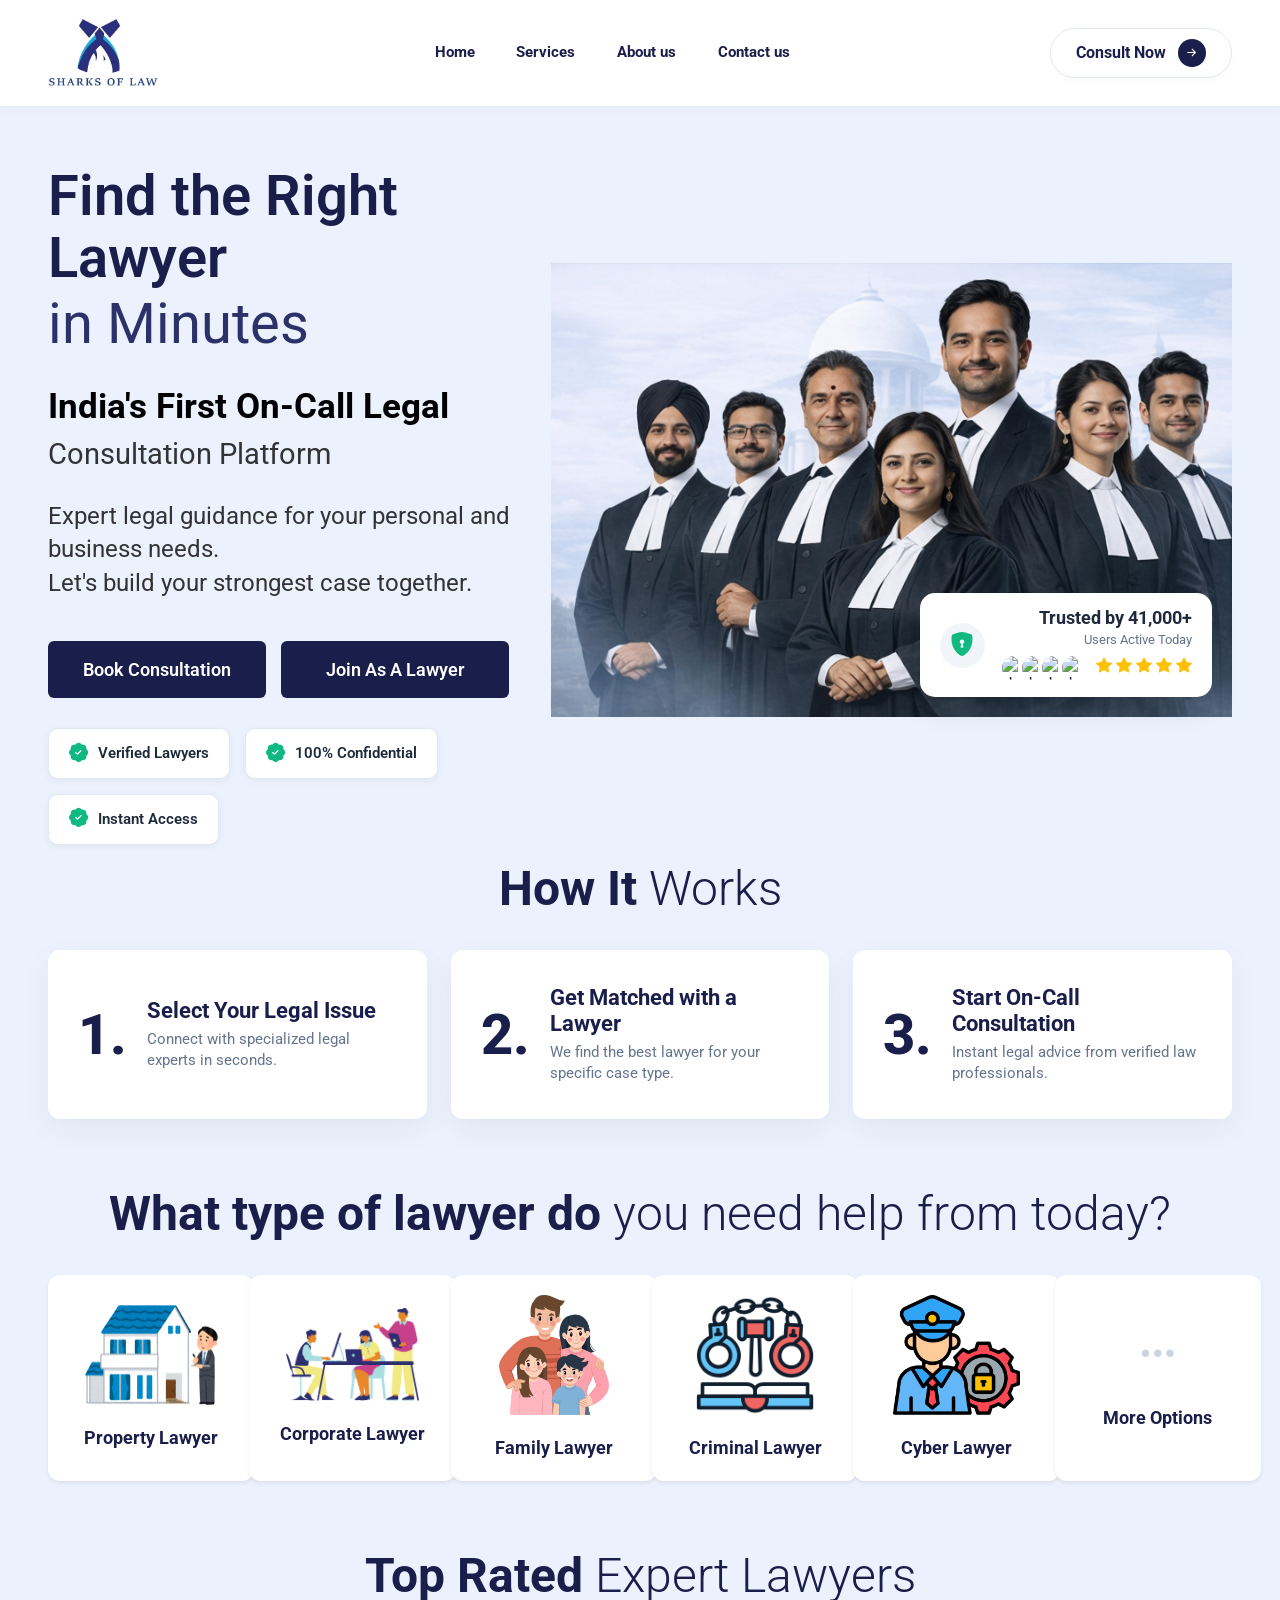
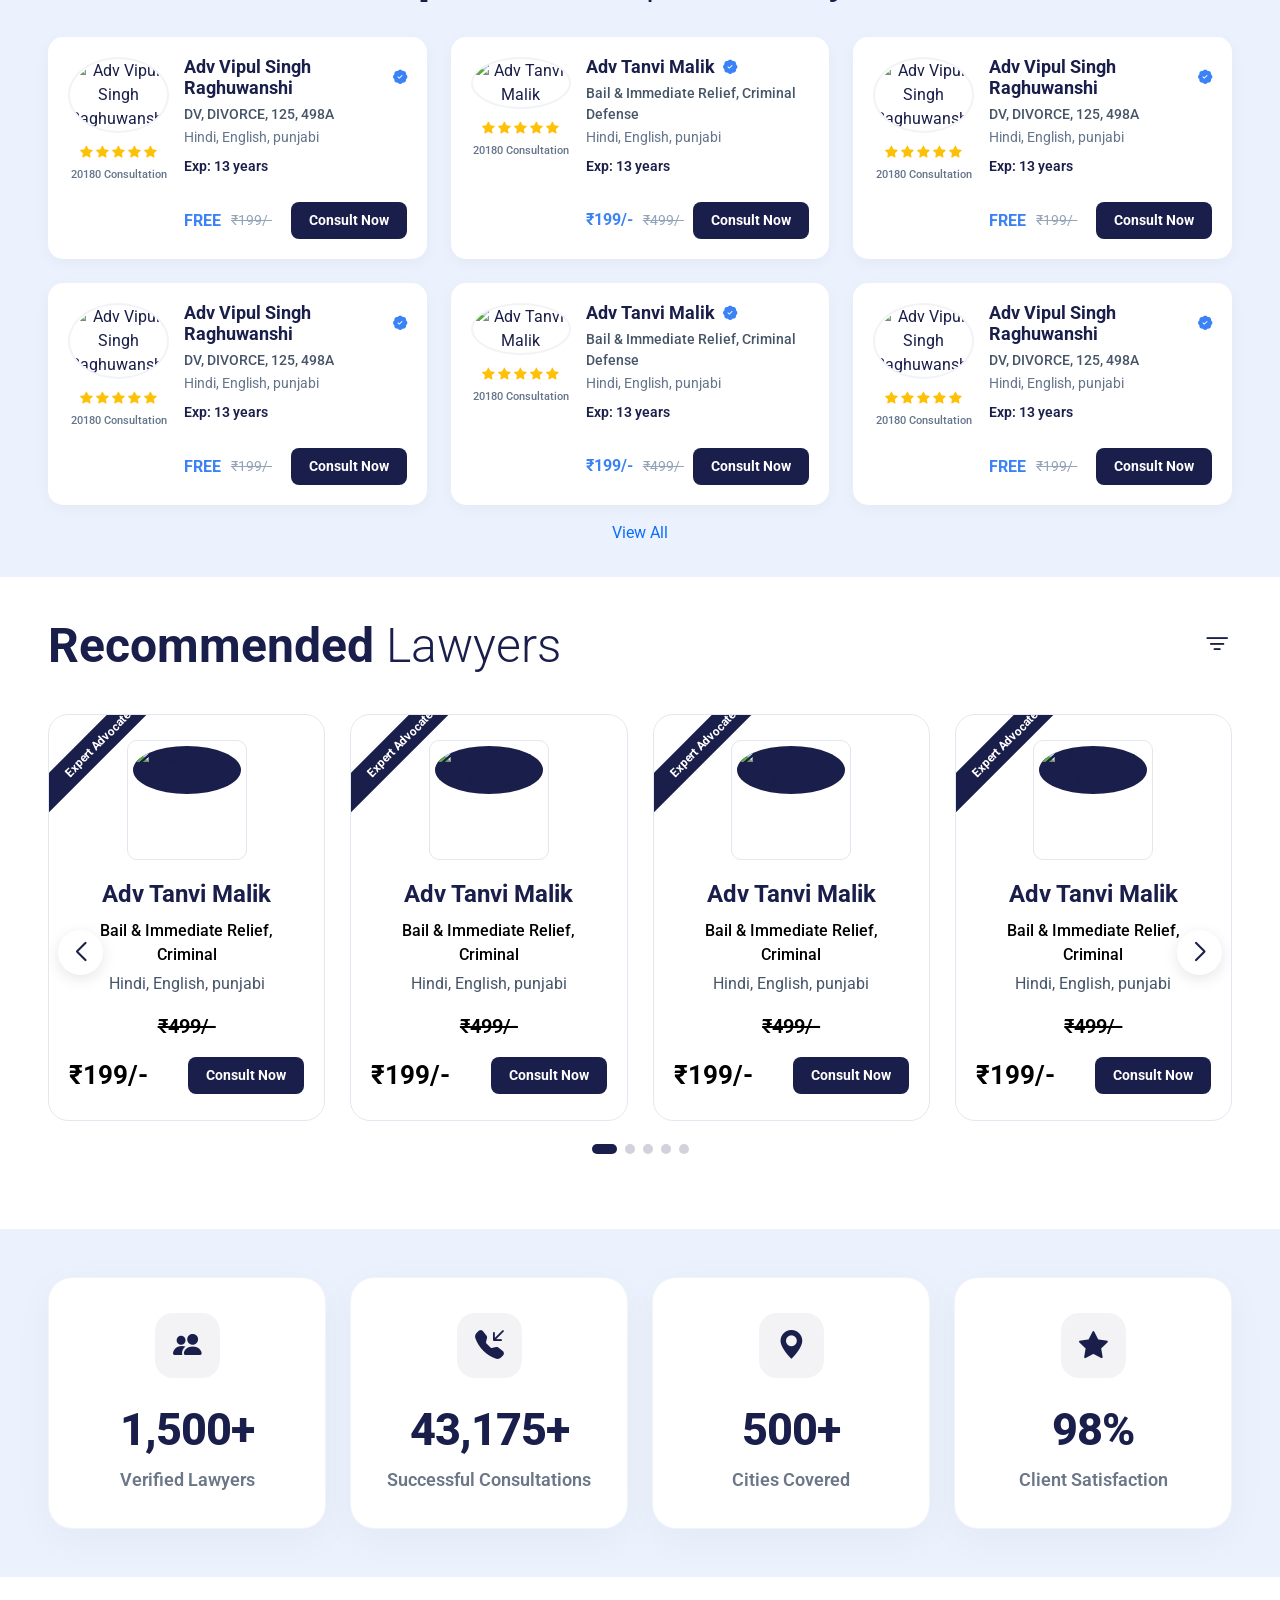
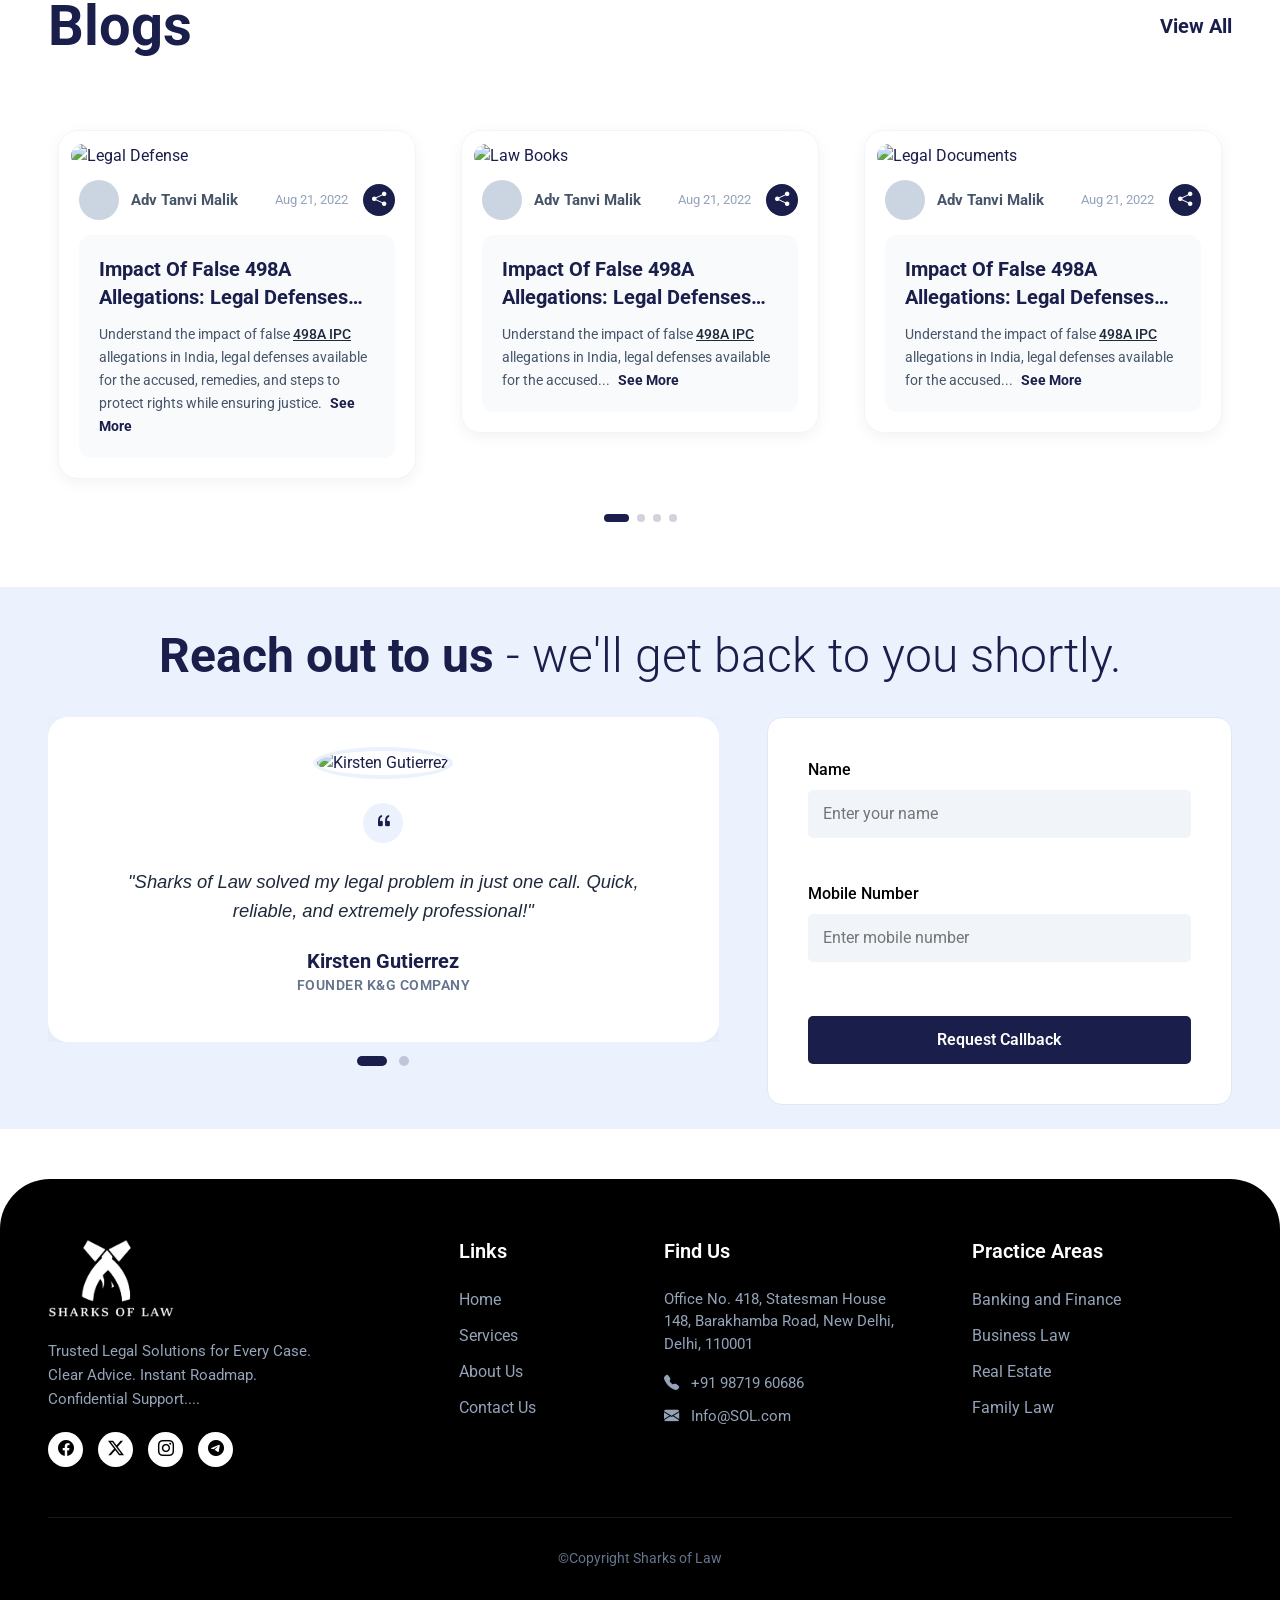
==== commit cbb99705: "some ui change done before inform ankit sir in group" ====
--- a/home/index.html
+++ b/home/index.html
@@ -809,7 +809,7 @@
 
         <!-- Contact & Testimonials Section -->
         <section class="sol-home-contact-section pt-3">
-            <div class="container-fluid px-5 py-3">
+            <div class="container-fluid px-5 py-4">
                 <div class="text-center">
                     <h2 class="sol-home-section-title"><span class="sol-home-text-bold">Reach out to us</span> - we'll
                         get back to you shortly.</h2>
@@ -818,22 +818,30 @@
                 <div class="row g-5 align-items-stretch">
                     <!-- Left: Testimonials Slideshow -->
                     <div class="col-lg-7">
-                        <div id="solHomeTestimonialCarousel" class="carousel slide h-100" data-bs-ride="carousel">
+                        <div id="solHomeTestimonialCarousel" class="carousel slide" data-bs-ride="carousel">
+                            <!-- Carousel Indicators (Dots) -->
+                            <div class="carousel-indicators sol-home-testimonial-dots">
+                                <button type="button" data-bs-target="#solHomeTestimonialCarousel" data-bs-slide-to="0" class="active" aria-current="true" aria-label="Slide 1"></button>
+                                <button type="button" data-bs-target="#solHomeTestimonialCarousel" data-bs-slide-to="1" aria-label="Slide 2"></button>
+                            </div>
+                            
                             <div class="carousel-inner h-100">
                                 <!-- Slide 1 -->
-                                <div class="carousel-item active h-100">
-                                    <div class="sol-home-testimonial-card">
-                                        <img src="img/testimonial.jpg" alt="Kirsten Gutierrez"
-                                            class="sol-home-testimonial-img">
-                                        <div class="sol-home-testimonial-content">
-                                            <div class="sol-home-quote-icon">
+                                <div class="carousel-item active">
+                                    <div class="sol-home-testimonial-card-centered text-center">
+                                        <div class="sol-home-testimonial-img-wrapper mb-4">
+                                            <img src="https://i.pravatar.cc/150?u=a" alt="Kirsten Gutierrez"
+                                                class="sol-home-testimonial-img">
+                                        </div>
+                                        <div class="sol-home-testimonial-content px-4">
+                                            <div class="sol-home-quote-icon mx-auto mb-4">
                                                 <i class="bi bi-quote"></i>
                                             </div>
-                                            <p class="sol-home-testimonial-text">
-                                                Sharks of Law solved my legal problem in just one call. Quick, reliable,
-                                                and extremely professional!
+                                            <p class="sol-home-testimonial-text mb-4">
+                                                "Sharks of Law solved my legal problem in just one call. Quick, reliable,
+                                                and extremely professional!"
                                             </p>
-                                            <div>
+                                            <div class="sol-home-testimonial-meta">
                                                 <h4 class="sol-home-testimonial-author">Kirsten Gutierrez</h4>
                                                 <p class="sol-home-testimonial-role">Founder K&G Company</p>
                                             </div>
@@ -841,19 +849,21 @@
                                     </div>
                                 </div>
                                 <!-- Slide 2 -->
-                                <div class="carousel-item h-100">
-                                    <div class="sol-home-testimonial-card">
-                                        <img src="img/testimonial.jpg" alt="Testimonial"
-                                            class="sol-home-testimonial-img" style="filter: hue-rotate(45deg);">
-                                        <div class="sol-home-testimonial-content">
-                                            <div class="sol-home-quote-icon">
+                                <div class="carousel-item">
+                                    <div class="sol-home-testimonial-card-centered text-center">
+                                        <div class="sol-home-testimonial-img-wrapper mb-4">
+                                            <img src="https://i.pravatar.cc/150?u=b" alt="Testimonial"
+                                                class="sol-home-testimonial-img">
+                                        </div>
+                                        <div class="sol-home-testimonial-content px-4">
+                                            <div class="sol-home-quote-icon mx-auto mb-4">
                                                 <i class="bi bi-quote"></i>
                                             </div>
-                                            <p class="sol-home-testimonial-text">
-                                                The legal advice I received was top-notch and very easy to understand.
-                                                Highly recommend their services!
+                                            <p class="sol-home-testimonial-text mb-4">
+                                                "The legal advice I received was top-notch and very easy to understand.
+                                                Highly recommend their services for anyone in need of expert counsel."
                                             </p>
-                                            <div>
+                                            <div class="sol-home-testimonial-meta">
                                                 <h4 class="sol-home-testimonial-author">John Doe</h4>
                                                 <p class="sol-home-testimonial-role">CEO Tech Innovations</p>
                                             </div>
@@ -861,16 +871,6 @@
                                     </div>
                                 </div>
                             </div>
-
-                            <!-- Carousel Controls (Hidden but functional for auto-slide) -->
-                            <button class="carousel-control-prev d-none" type="button"
-                                data-bs-target="#solHomeTestimonialCarousel" data-bs-slide="prev">
-                                <span class="carousel-control-prev-icon" aria-hidden="true"></span>
-                            </button>
-                            <button class="carousel-control-next d-none" type="button"
-                                data-bs-target="#solHomeTestimonialCarousel" data-bs-slide="next">
-                                <span class="carousel-control-next-icon" aria-hidden="true"></span>
-                            </button>
                         </div>
                     </div>
 
@@ -899,10 +899,10 @@
 
     <!-- Mobile WhatsApp CTA Bar (d-lg-none) -->
     <div class="sol-home-whatsapp-section py-4 text-center d-lg-none"
-        style="background-color: var(--sol-home-bg-light);">
+        style="background-color: #fff;">
         <div class="container-fluid">
-            <a href="https://wa.me/yourlink" class="sol-home-whatsapp-btn d-inline-flex mx-auto" target="_blank">
-                <i class="bi bi-whatsapp"></i> Chat on Whatsapp
+            <a href="https://wa.me/yourlink" class="sol-home-whatsapp-btn-new d-inline-flex mx-auto" target="_blank">
+                <i class="bi bi-whatsapp"></i> Chat with us on WhatsApp
             </a>
         </div>
     </div>
--- a/home/style.css
+++ b/home/style.css
@@ -1021,55 +1021,124 @@
     }
 }
 
+.sol-home-testimonial-card-centered {
+    background: #ffffff;
+    border-radius: 20px;
+    padding: 30px 20px;
+    height: 100%;
+    position: relative;
+    box-shadow: 0 10px 40px rgba(0, 0, 0, 0.05);
+}
+
+.sol-home-testimonial-img-wrapper {
+    display: inline-block;
+    position: relative;
+    margin-bottom: 20px;
+}
+
 .sol-home-testimonial-img {
-    width: 100px;
-    height: 100px;
+    width: 100px !important;
+    height: 100px !important;
+    border-radius: 50%;
     object-fit: cover;
+    border: 4px solid #EBF1FD;
+}
+
+.sol-home-testimonial-dots {
+    bottom: -40px !important;
+}
+
+.sol-home-testimonial-dots [data-bs-target] {
+    width: 10px;
+    height: 10px;
     border-radius: 50%;
-    border: 3px solid #fff;
-    box-shadow: 0 4px 10px rgba(0, 0, 0, 0.1);
+    background-color: var(--sol-home-primary);
+    opacity: 0.2;
+    border: none;
+    margin: 0 6px;
+    transition: all 0.3s ease;
+}
+
+.sol-home-testimonial-dots .active {
+    opacity: 1;
+    width: 30px;
+    border-radius: 10px;
 }
 
 .sol-home-testimonial-content {
-    flex: 1;
-    padding: 30px 20px 30px 0;
-    display: flex;
-    flex-direction: column;
-    justify-content: space-between;
+    max-width: 600px;
+    margin: 0 auto;
 }
 
 .sol-home-quote-icon {
-    background-color: #f8fafc;
     width: 40px;
     height: 40px;
+    background: var(--sol-home-bg-light);
+    color: var(--sol-home-primary);
     border-radius: 50%;
     display: flex;
     align-items: center;
     justify-content: center;
-    margin-bottom: 20px;
-    color: var(--sol-home-primary);
     font-size: 1.2rem;
 }
 
 .sol-home-testimonial-text {
-    font-size: 1.1rem;
+    font-size: 1.15rem;
     line-height: 1.6;
-    color: #000;
+    color: #1e293b;
     font-weight: 500;
-    margin-bottom: 20px;
+    font-family: var(--sol-home-font-dm);
+    font-style: italic;
 }
 
 .sol-home-testimonial-author {
-    font-size: 1.3rem;
-    font-weight: 700;
-    color: #000;
-    margin-top: auto;
+    font-size: 1.25rem;
+    font-weight: 700;
+    color: var(--sol-home-primary);
+    margin-bottom: 2px;
 }
 
 .sol-home-testimonial-role {
-    font-size: 1rem;
-    color: #947a50;
+    font-size: 0.85rem;
+    color: #64748b;
     font-weight: 600;
+    text-transform: uppercase;
+    letter-spacing: 0.5px;
+}
+
+.sol-home-whatsapp-btn-new {
+    background: #ffffff;
+    color: #000 !important;
+    padding: 15px 30px;
+    border-radius: 12px;
+    text-decoration: none !important;
+    font-weight: 700;
+    font-size: 1.4rem;
+    display: flex;
+    align-items: center;
+    gap: 20px;
+    box-shadow: 0 4px 15px rgba(0, 0, 0, 0.05);
+    border: 1px solid rgba(0,0,0,0.05);
+    transition: var(--sol-home-transition);
+}
+
+.sol-home-whatsapp-btn-new i {
+    width: 50px;
+    height: 50px;
+    background-color: #25d366;
+    color: #fff;
+    border-radius: 50%;
+    display: flex;
+    align-items: center;
+    justify-content: center;
+    font-size: 1.8rem;
+    position: relative;
+    box-shadow: 0 4px 10px rgba(37, 211, 102, 0.2);
+}
+
+.sol-home-whatsapp-btn-new:hover {
+    transform: translateY(-3px);
+    box-shadow: 0 8px 25px rgba(0, 0, 0, 0.1);
 }
 
 .sol-home-inquiry-box {
@@ -1407,4 +1476,23 @@
     .sol-footer-social-links {
         justify-content: center;
     }
+
+    .sol-home-whatsapp-btn-new {
+        font-size: 1rem;
+        padding: 10px 20px;
+        gap: 12px;
+        margin: 0 auto;
+        width: fit-content;
+    }
+
+    .sol-home-whatsapp-btn-new i {
+        width: 40px;
+        height: 40px;
+        font-size: 1.4rem;
+    }
+
+    .sol-home-footer-new {
+        padding: 30px 0 30px;
+        margin-top: 0px;
+    }
 }
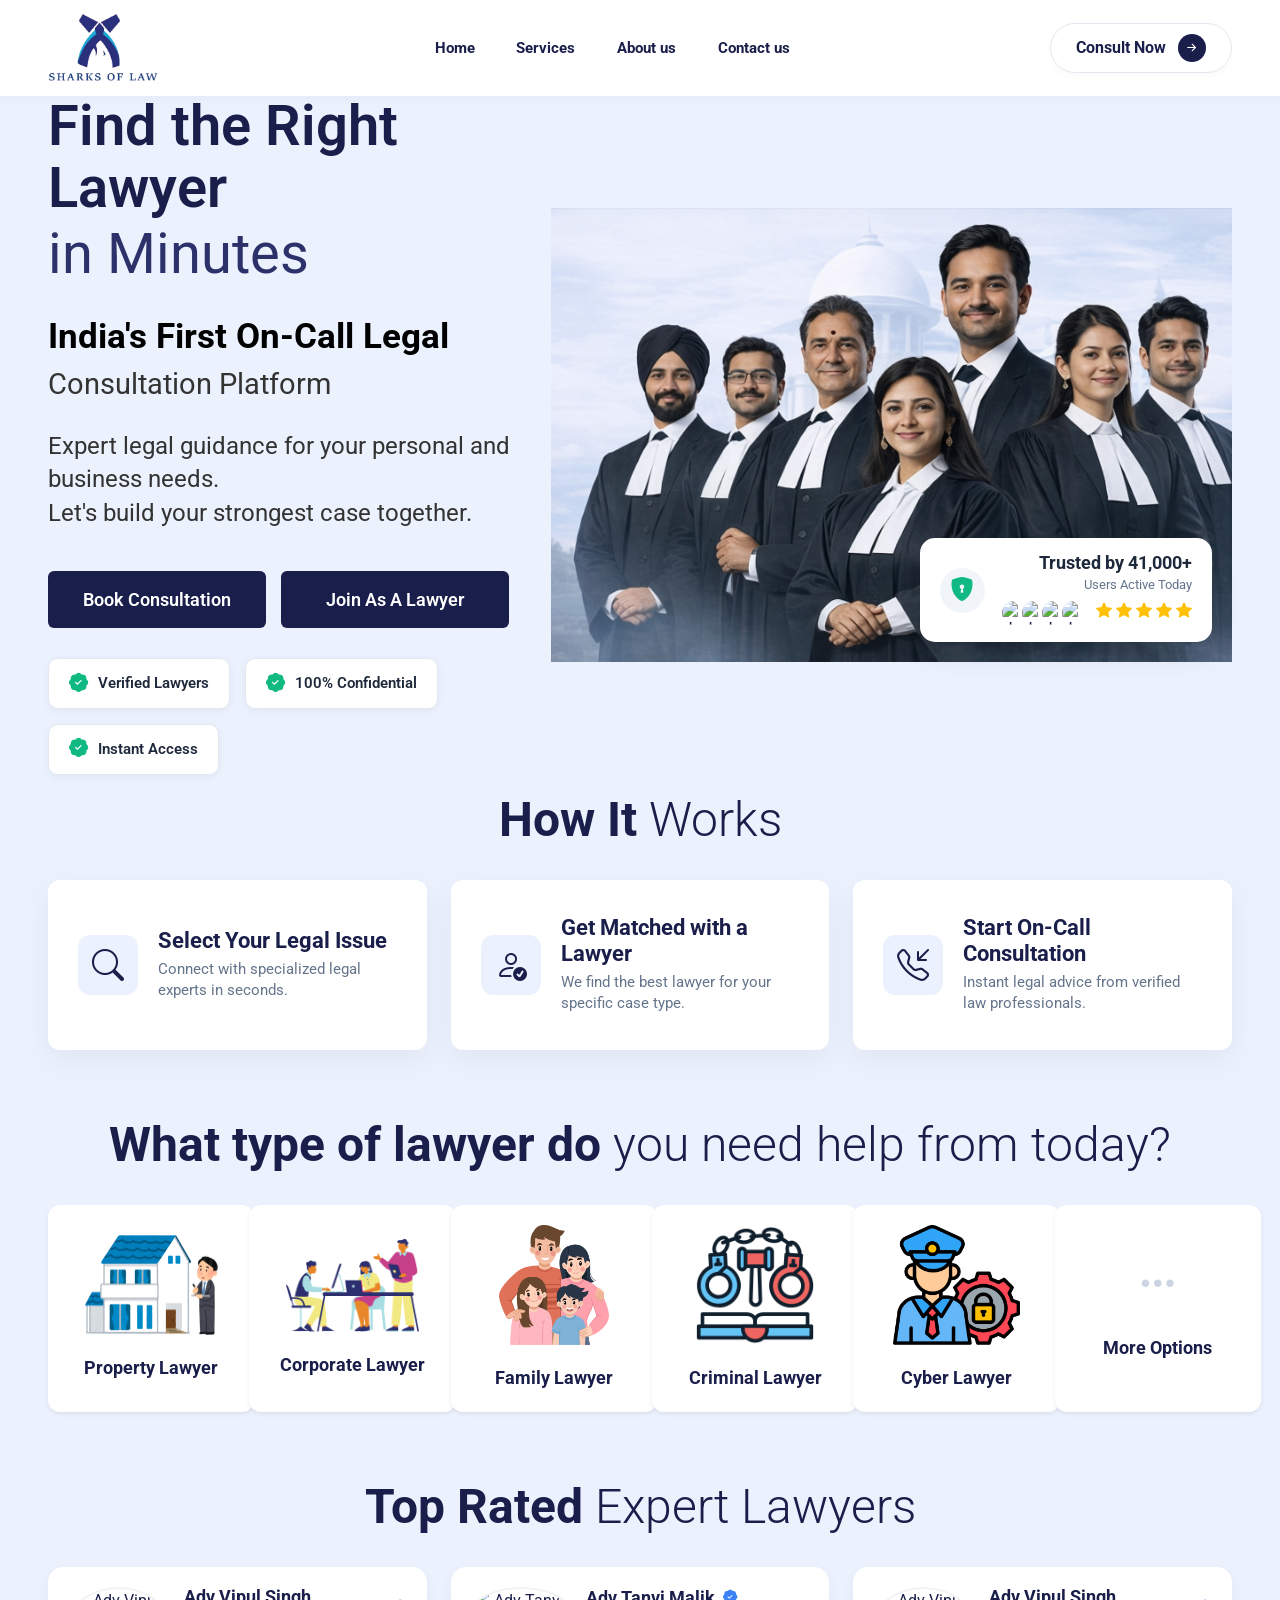
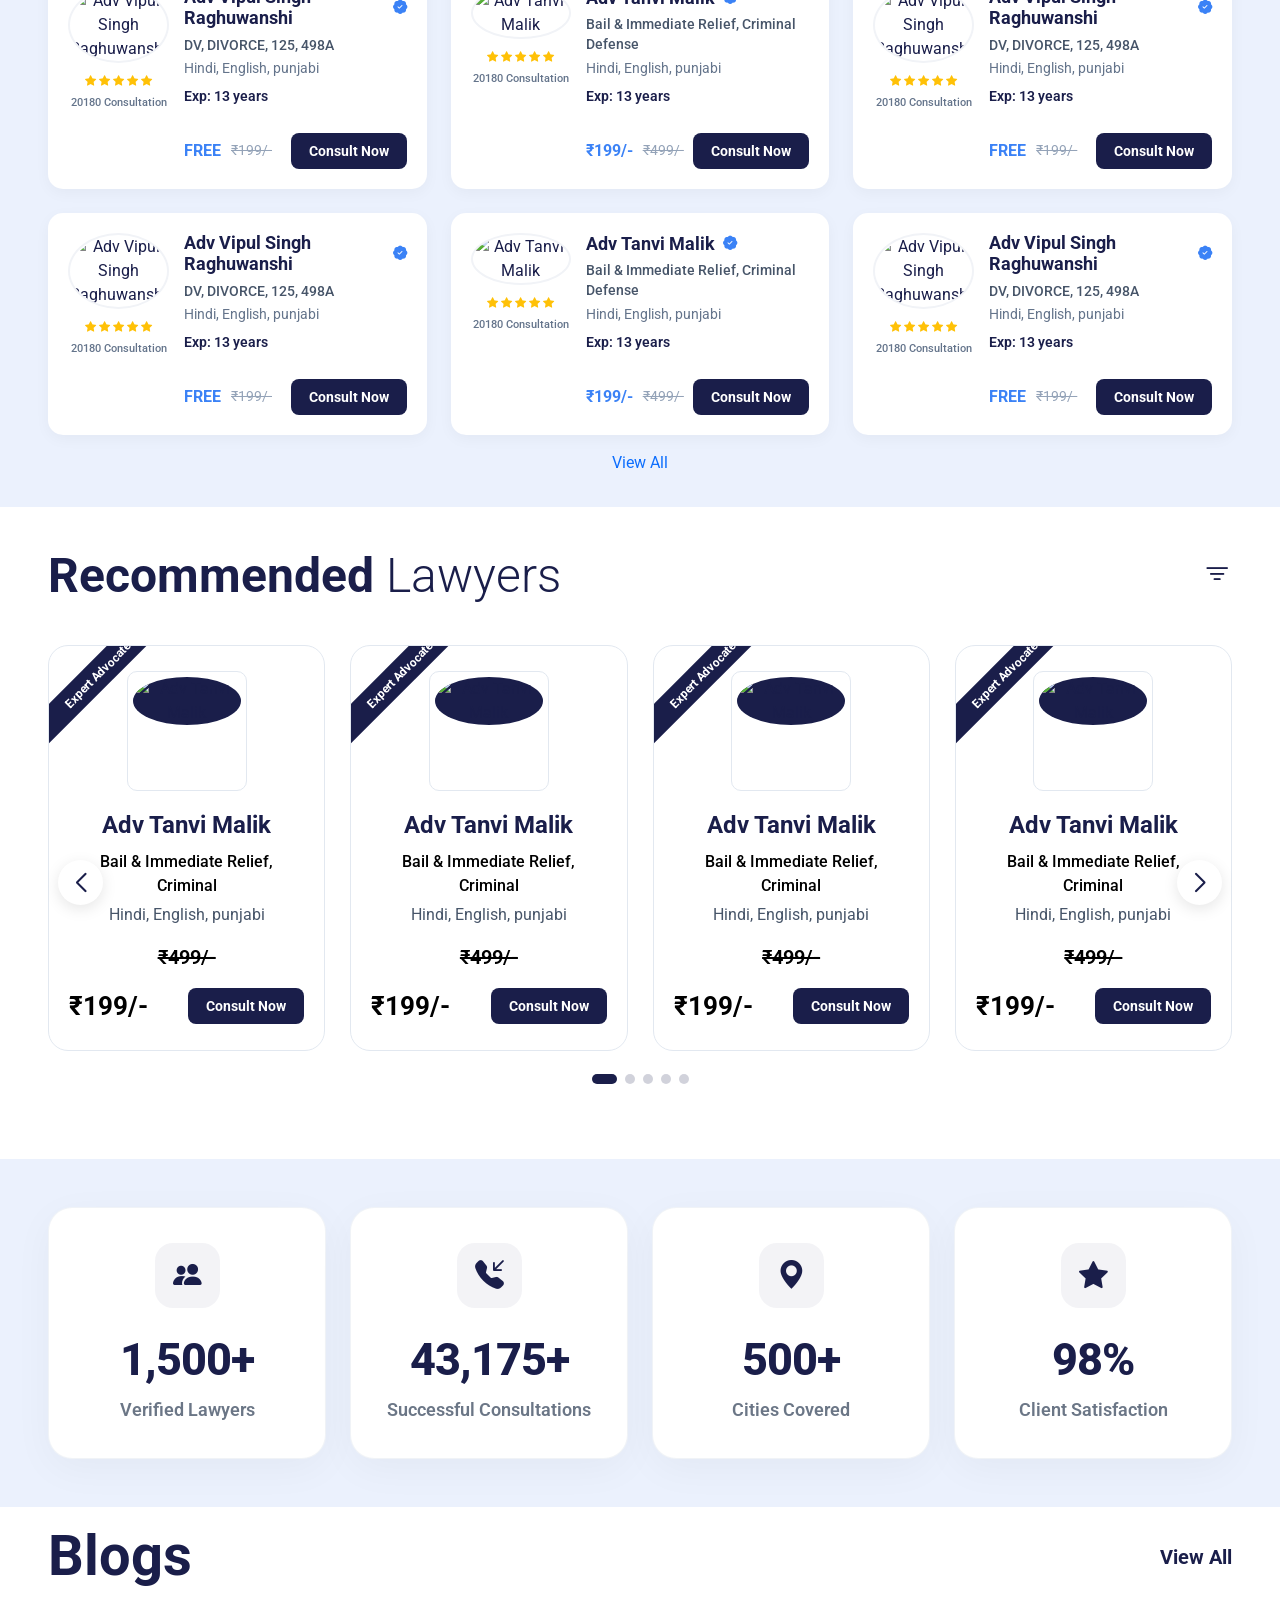
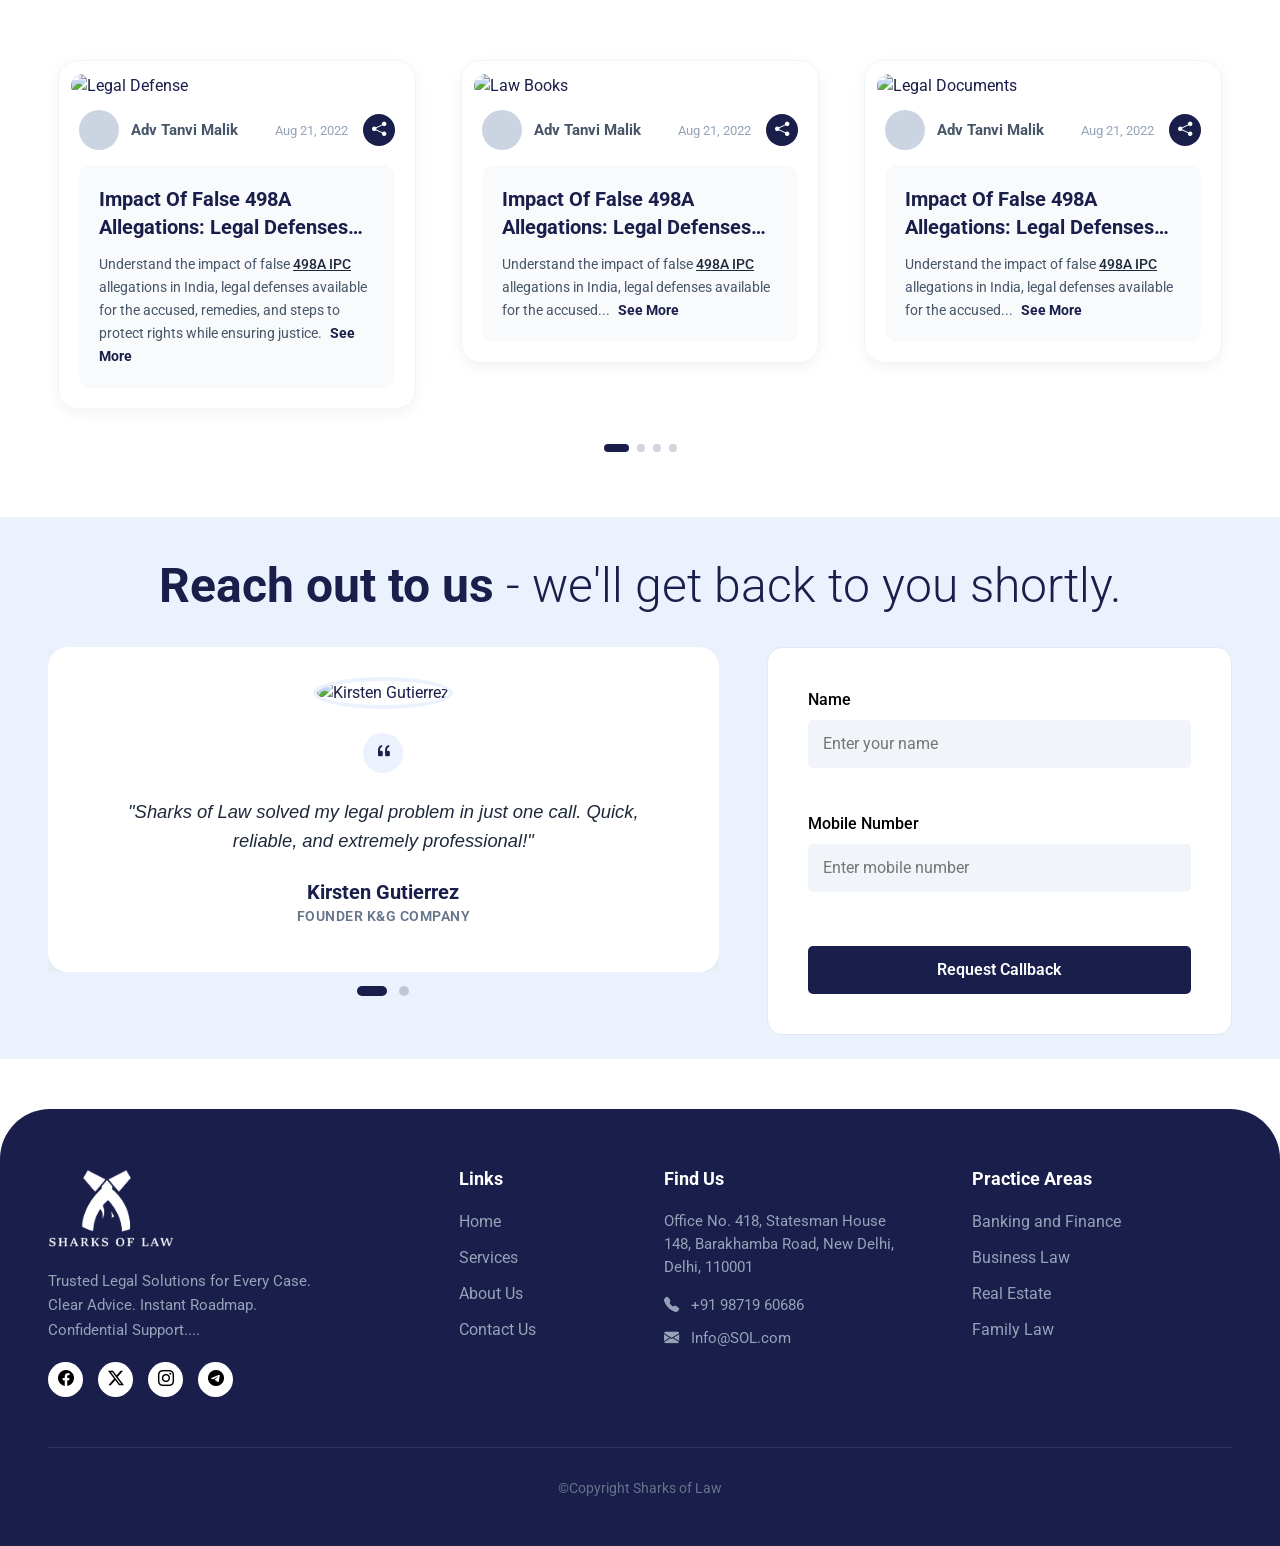
==== commit e6db08f4: "second time changes done" ====
--- a/home/index.html
+++ b/home/index.html
@@ -150,7 +150,7 @@
                     </div>
 
                     <!-- Hero Image -->
-                    <div class="col-lg-7 col-md-6 col-sm-6 order-1 order-lg-2 mb-4 mb-lg-0 reveal-fade-right">
+                    <div class="col-lg-7 col-md-6 col-sm-6 order-1 order-lg-2 mb-lg-0 reveal-fade-right">
                         <div class="sol-home-hero-image-wrapper position-relative">
                             <img src="img/lawyers.png" alt="Expert Lawyers" class="sol-home-hero-image"
                                 id="sol-home-hero-img">
@@ -193,7 +193,7 @@
                     <!-- Step 1 -->
                     <div class="col-lg-4 col-md-6">
                         <div class="sol-home-work-card">
-                            <div class="sol-home-work-card-number">1.</div>
+                            <div class="sol-home-work-card-icon"><i class="bi bi-search"></i></div>
                             <div class="sol-home-work-card-content">
                                 <h3 class="sol-home-work-card-title">Select Your Legal Issue</h3>
                                 <p class="sol-home-work-card-text">Connect with specialized legal experts in seconds.
@@ -205,7 +205,7 @@
                     <!-- Step 2 -->
                     <div class="col-lg-4 col-md-6">
                         <div class="sol-home-work-card">
-                            <div class="sol-home-work-card-number">2.</div>
+                            <div class="sol-home-work-card-icon"><i class="bi bi-person-check"></i></div>
                             <div class="sol-home-work-card-content">
                                 <h3 class="sol-home-work-card-title">Get Matched with a Lawyer</h3>
                                 <p class="sol-home-work-card-text">We find the best lawyer for your specific case type.
@@ -217,7 +217,7 @@
                     <!-- Step 3 -->
                     <div class="col-lg-4 col-md-6">
                         <div class="sol-home-work-card">
-                            <div class="sol-home-work-card-number">3.</div>
+                            <div class="sol-home-work-card-icon"><i class="bi bi-telephone-inbound"></i></div>
                             <div class="sol-home-work-card-content">
                                 <h3 class="sol-home-work-card-title">Start On-Call Consultation</h3>
                                 <p class="sol-home-work-card-text">Instant legal advice from verified law professionals.
--- a/home/style.css
+++ b/home/style.css
@@ -59,7 +59,7 @@
 
 /* Header Styles */
 .navbar {
-    padding: 0.8rem 0;
+    /* padding: 0.8rem 0; */
     background-color: var(--sol-home-secondary);
     box-shadow: 0 4px 12px rgba(0, 0, 0, 0.03);
     z-index: 1000;
@@ -115,7 +115,7 @@
 /* Hero Section Styles */
 .sol-home-hero-section {
     background-color: var(--sol-home-bg-light);
-    padding: 60px 0 0 0;
+    /* padding: 60px 0 0 0; */
     min-height: 70vh;
     display: flex;
     align-items: center;
@@ -135,32 +135,80 @@
 }
 
 @media (max-width: 767.98px) {
+    .sol-home-hero-section {
+        min-height: 100vh;
+        height: auto;
+        /* padding-top: 100px; */
+        /* padding-bottom: 40px; */
+        display: flex;
+        align-items: center;
+        overflow: hidden;
+    }
+
     .sol-home-hero-title {
-        font-size: 1.8rem;
+        font-size: 1.7rem;
+        margin-bottom: 0.8rem;
+        text-align: center;
     }
 
     .sol-home-hero-highlight {
-        font-size: 1.3rem;
+        font-size: 1.25rem;
+        text-align: center;
     }
 
     .sol-home-platform-text {
-        font-size: 1.2rem;
-        margin-bottom: 1rem;
+        font-size: 1.15rem;
+        margin-bottom: 0.8rem;
+        text-align: center;
     }
 
     .sol-home-hero-subtitle {
-        font-size: 0.95rem;
+        font-size: 0.9rem;
+        margin-bottom: 1.2rem;
+        text-align: center;
+        max-width: 100%;
+        line-height: 1.4;
+    }
+
+    .sol-home-hero-buttons {
+        gap: 10px;
         margin-bottom: 1.5rem;
+        flex-direction: row; /* Keep buttons side by side if possible, or stack if narrow */
+        flex-wrap: wrap;
+        justify-content: center;
     }
 
     .sol-home-btn-primary,
     .sol-home-btn-outline {
-        padding: 10px 15px;
-        font-size: 0.9rem;
-    }
-
-    .sol-home-hero-section {
-        padding-top: 40px;
+        padding: 10px 18px;
+        font-size: 0.85rem;
+        width: auto;
+        flex: 1;
+        min-width: 140px;
+    }
+
+    .sol-home-hero-trust-badges {
+        display: flex;
+        flex-wrap: wrap;
+        justify-content: center;
+        gap: 8px;
+        margin-bottom: 1rem;
+    }
+
+    .sol-home-feature-badge {
+        font-size: 0.75rem;
+        padding: 4px 10px;
+    }
+
+    .sol-home-hero-image-wrapper {
+        margin-top: 0;
+        margin-bottom: 20px;
+        text-align: center;
+    }
+
+    .sol-home-hero-image {
+        max-height: 250px;
+        width: auto;
     }
 }
 
@@ -230,7 +278,7 @@
 
 .sol-home-hero-image-wrapper {
     text-align: right;
-    margin-top: -30px;
+    /* margin-top: -30px; */
 }
 
 .sol-home-hero-image {
@@ -259,33 +307,47 @@
 
 @media (max-width: 991.98px) {
     .sol-home-hero-section {
-        padding: 40px 0;
+        /* padding: 80px 0 40px 0; */
     }
 
     .sol-home-hero-title {
-        font-size: 2.2rem;
+        font-size: 1.2rem;
         text-align: center;
     }
 
     .sol-home-hero-highlight,
     .sol-home-platform-text {
         text-align: center;
-        font-size: 1.6rem;
+        font-size: 1rem;
+        margin-bottom: 10px;
     }
 
     .sol-home-hero-subtitle {
         text-align: center;
         margin: 0 auto 2rem;
-        font-size: 1.2rem;
+        font-size: 0.8rem;
     }
 
     .sol-home-hero-buttons {
         justify-content: center;
-        flex-direction: column;
+        flex-direction: row;
+        flex-wrap: wrap;
+        gap: 15px;
     }
 
     .sol-home-hero-image-wrapper {
         text-align: center;
+        margin-top: 20px;
+    }
+
+    .sol-home-btn-primary,
+    .sol-home-btn-outline {
+        padding: 8px 10px;
+        font-size: 0.85rem;
+    }
+
+    .navbar-brand img {
+        height: 60px;
     }
 }
 
@@ -329,12 +391,19 @@
     box-shadow: 0 15px 40px rgba(0, 0, 0, 0.08);
 }
 
-.sol-home-work-card-number {
-    font-size: 3.5rem;
-    font-weight: 800;
+.sol-home-work-card-icon {
+    font-size: 2rem;
     color: var(--sol-home-primary);
     margin-right: 20px;
     line-height: 1;
+    background-color: var(--sol-home-bg-light);
+    width: 60px;
+    height: 60px;
+    min-width: 60px;
+    display: flex;
+    align-items: center;
+    justify-content: center;
+    border-radius: 12px;
 }
 
 .sol-home-work-card-title {
@@ -353,15 +422,28 @@
 
 @media (max-width: 767.98px) {
     .sol-home-section-title {
-        font-size: 2.2rem;
+        font-size: 1.8rem;
+        margin-bottom: 40px;
     }
 
     .sol-home-work-card {
-        padding: 25px;
-    }
-
-    .sol-home-work-card-number {
-        font-size: 2.8rem;
+        padding: 20px;
+    }
+
+    .sol-home-work-card-icon {
+        width: 50px;
+        height: 50px;
+        min-width: 50px;
+        font-size: 1.5rem;
+        margin-right: 15px;
+    }
+
+    .sol-home-work-card-title {
+        font-size: 1.1rem;
+    }
+
+    .sol-home-work-card-text {
+        font-size: 0.85rem;
     }
 }
 
@@ -416,11 +498,11 @@
 
 @media (max-width: 991.98px) {
     .sol-home-service-card-img {
-        max-height: 90px;
+        max-height: 70px;
     }
 
     .sol-home-service-card-title {
-        font-size: 1rem;
+        font-size: 0.9rem;
     }
 }
 
@@ -472,7 +554,7 @@
 
 .sol-home-expert-rating {
     color: #ffc107;
-    font-size: 0.8rem;
+    font-size: 0.7rem;
     margin-bottom: 5px;
 }
 
@@ -644,7 +726,6 @@
     }
 }
 
-/* Recommended Lawyers Section Styles */
 .sol-home-recommended-section {
     background-color: #fff;
     padding: 40px 0;
@@ -661,6 +742,20 @@
     font-size: 1.8rem;
     color: var(--sol-home-primary);
     cursor: pointer;
+}
+
+.sol-home-section-title {
+    font-size: 3rem;
+    font-weight: 300;
+    color: var(--sol-home-primary);
+    margin-bottom: 2rem;
+}
+
+@media (max-width: 767.98px) {
+    .sol-home-section-title {
+        font-size: 1.8rem !important;
+        margin-bottom: 30px !important;
+    }
 }
 
 .sol-home-rec-card {
@@ -1017,7 +1112,11 @@
     }
 
     .sol-home-blog-title {
-        font-size: 1.1rem;
+        font-size: 1rem;
+    }
+
+    .sol-home-blog-excerpt {
+        font-size: 0.8rem;
     }
 }
 
@@ -1091,6 +1190,20 @@
     font-style: italic;
 }
 
+@media (max-width: 767.98px) {
+    .sol-home-testimonial-card-centered {
+        padding: 20px 15px;
+    }
+
+    .sol-home-testimonial-text {
+        font-size: 0.95rem;
+    }
+
+    .sol-home-testimonial-author {
+        font-size: 1.1rem;
+    }
+}
+
 .sol-home-testimonial-author {
     font-size: 1.25rem;
     font-weight: 700;
@@ -1147,6 +1260,13 @@
     border-radius: 15px;
     padding: 40px;
     height: 100%;
+}
+
+@media (max-width: 767.98px) {
+    .sol-home-inquiry-box {
+        padding: 25px 20px;
+        margin-top: 20px;
+    }
 }
 
 .sol-home-inquiry-form label {
@@ -1342,9 +1462,35 @@
     opacity: 0.8;
 }
 
+@media (max-width: 767.98px) {
+    .sol-home-stats-section {
+        padding: 40px 0;
+    }
+
+    .sol-home-stat-card {
+        padding: 25px 15px;
+        border-radius: 16px;
+    }
+
+    .sol-home-stat-number {
+        font-size: 2rem;
+    }
+
+    .sol-home-stat-label {
+        font-size: 0.9rem;
+    }
+
+    .sol-home-stat-icon-box {
+        width: 50px;
+        height: 50px;
+        font-size: 1.4rem;
+        margin-bottom: 15px;
+    }
+}
+
 /* Footer v2 Styles */
 .sol-home-footer-new {
-    background-color: #000;
+    background-color: var(--sol-home-primary);
     color: #fff;
     padding: 60px 0 30px;
     border-top-left-radius: 50px;
@@ -1383,9 +1529,10 @@
 }
 
 .sol-footer-title {
-    font-size: 1.25rem;
-    font-weight: 600;
-    margin-bottom: 25px;
+    font-size: 1.1rem;
+    font-weight: 700;
+    margin-bottom: 20px;
+    color: #fff;
 }
 
 .sol-footer-list {
@@ -1444,8 +1591,8 @@
 
     .sol-home-mobile-sticky-btn .btn {
         width: 100%;
-        padding: 15px;
-        font-size: 1.1rem;
+        padding: 8px;
+        font-size: 0.9rem;
         border-radius: 50px;
         box-shadow: 0 10px 25px rgba(0, 0, 0, 0.3);
     }
@@ -1460,7 +1607,7 @@
         position: relative;
         bottom: 0;
         right: 0;
-        margin: 20px auto 0;
+        margin: 12px auto 0;
     }
 
     .sol-home-footer-new {
